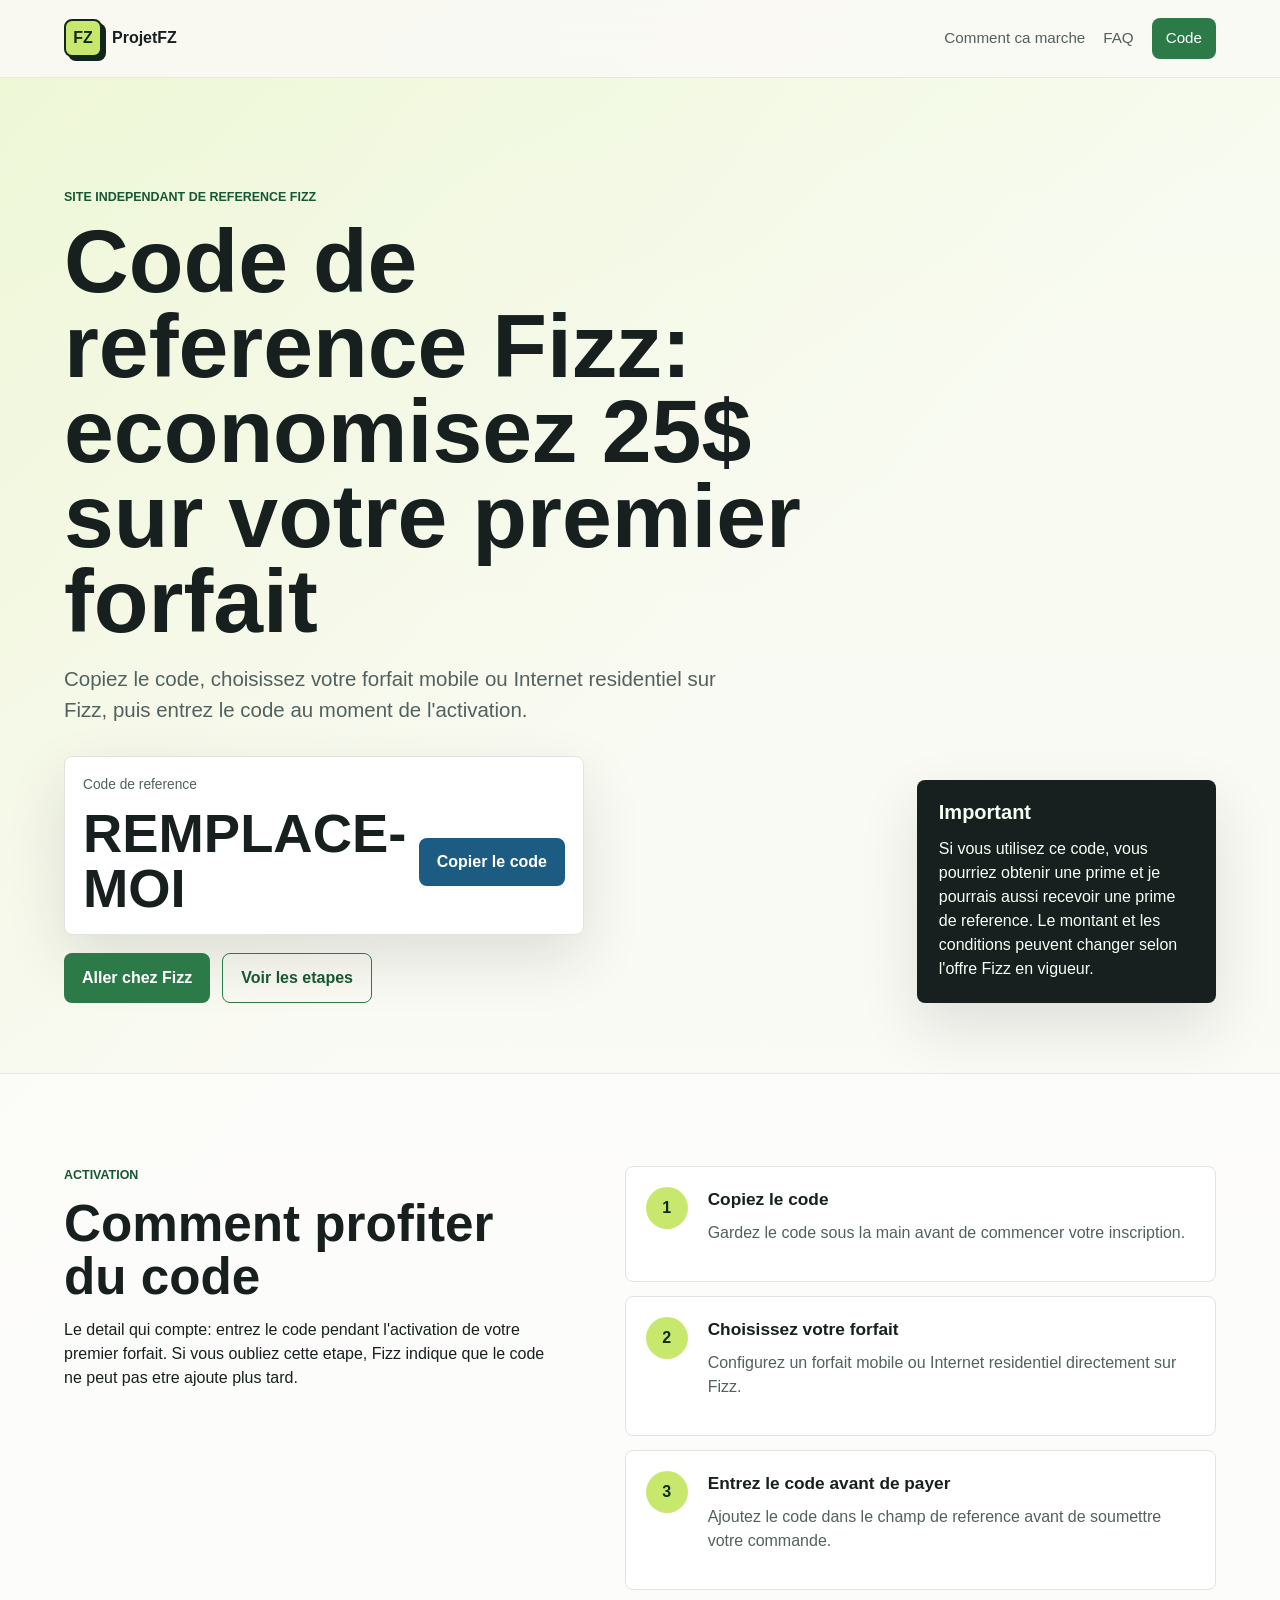
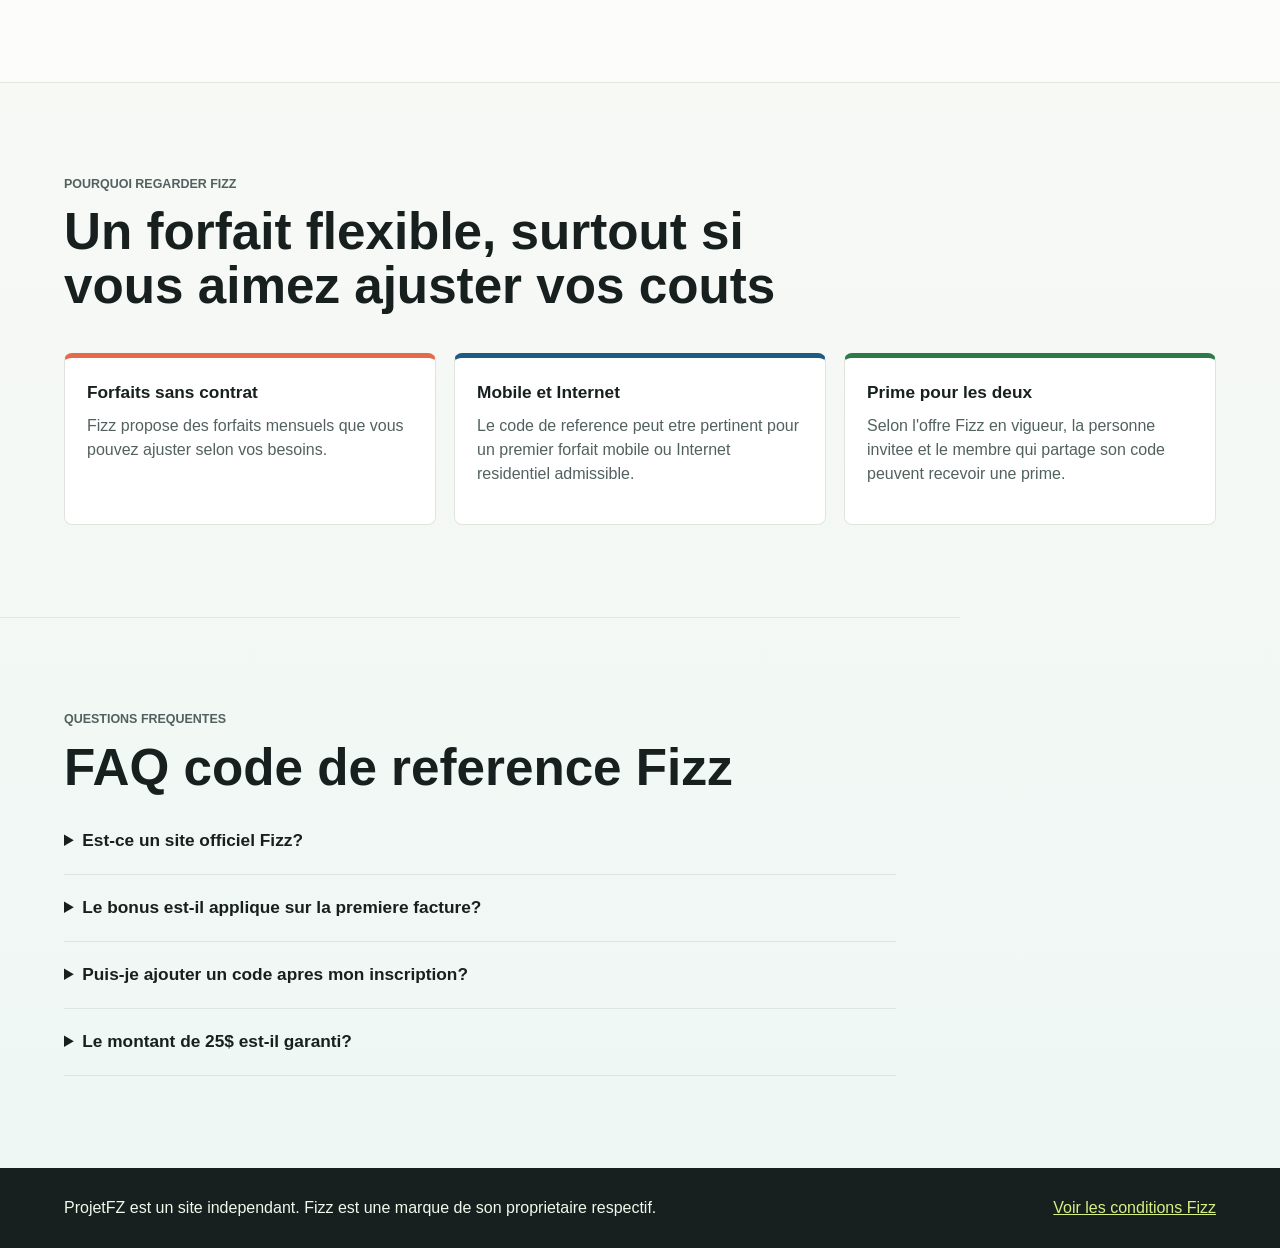
==== index.html @ c4a812e1 "Add files via upload" ====
<!doctype html>
<html lang="fr-CA">
  <head>
    <meta charset="utf-8">
    <meta name="viewport" content="width=device-width, initial-scale=1">
    <title>Code de reference Fizz 25$ | ProjetFZ</title>
    <meta name="description" content="Utilisez un code de reference Fizz pour economiser 25$ sur un premier forfait mobile ou Internet, selon les conditions Fizz en vigueur.">
    <link rel="canonical" href="https://example.com/">
    <link rel="stylesheet" href="styles.css">
    <meta property="og:title" content="Code de reference Fizz 25$">
    <meta property="og:description" content="Copiez le code, choisissez votre forfait Fizz et entrez le code au moment de l'activation.">
    <meta property="og:type" content="website">
    <meta property="og:url" content="https://example.com/">
    <script type="application/ld+json">
      {
        "@context": "https://schema.org",
        "@type": "FAQPage",
        "mainEntity": [
          {
            "@type": "Question",
            "name": "Comment utiliser un code de reference Fizz?",
            "acceptedAnswer": {
              "@type": "Answer",
              "text": "Copiez le code, creez votre premier forfait Fizz mobile ou Internet, puis entrez le code dans le champ prevu avant de soumettre la commande."
            }
          },
          {
            "@type": "Question",
            "name": "Quand la prime de reference Fizz est-elle appliquee?",
            "acceptedAnswer": {
              "@type": "Answer",
              "text": "Selon les conditions Fizz, la prime est appliquee lorsque le nouveau membre a cumule deux mois de service, a condition que les forfaits admissibles soient actifs."
            }
          }
        ]
      }
    </script>
  </head>
  <body>
    <header class="site-header">
      <a class="brand" href="#top" aria-label="ProjetFZ accueil">
        <span class="brand-mark">FZ</span>
        <span>ProjetFZ</span>
      </a>
      <nav class="nav" aria-label="Navigation principale">
        <a href="#comment">Comment ca marche</a>
        <a href="#faq">FAQ</a>
        <a class="nav-cta" href="#code">Code</a>
      </nav>
    </header>

    <main id="top">
      <section class="hero" aria-labelledby="hero-title">
        <div class="hero-content">
          <p class="eyebrow">Site independant de reference Fizz</p>
          <h1 id="hero-title">Code de reference Fizz: economisez 25$ sur votre premier forfait</h1>
          <p class="hero-copy">
            Copiez le code, choisissez votre forfait mobile ou Internet residentiel sur Fizz, puis entrez le code au moment de l'activation.
          </p>

          <div id="code" class="code-panel" aria-label="Code de reference">
            <span class="code-label">Code de reference</span>
            <strong class="referral-code" data-referral-code>REMPLACE-MOI</strong>
            <button class="copy-button" type="button" data-copy-code>Copier le code</button>
          </div>

          <div class="hero-actions" aria-label="Actions principales">
            <a class="primary-button" data-fizz-link href="https://fizz.ca/fr/inviter-des-amis" rel="nofollow sponsored noopener noreferrer" target="_blank">Aller chez Fizz</a>
            <a class="secondary-button" href="#comment">Voir les etapes</a>
          </div>
        </div>

        <aside class="hero-note" aria-label="Note de transparence">
          <h2>Important</h2>
          <p>
            Si vous utilisez ce code, vous pourriez obtenir une prime et je pourrais aussi recevoir une prime de reference. Le montant et les conditions peuvent changer selon l'offre Fizz en vigueur.
          </p>
        </aside>
      </section>

      <section id="comment" class="section split-section" aria-labelledby="steps-title">
        <div>
          <p class="eyebrow">Activation</p>
          <h2 id="steps-title">Comment profiter du code</h2>
          <p>
            Le detail qui compte: entrez le code pendant l'activation de votre premier forfait. Si vous oubliez cette etape, Fizz indique que le code ne peut pas etre ajoute plus tard.
          </p>
        </div>
        <ol class="steps">
          <li>
            <span>1</span>
            <div>
              <h3>Copiez le code</h3>
              <p>Gardez le code sous la main avant de commencer votre inscription.</p>
            </div>
          </li>
          <li>
            <span>2</span>
            <div>
              <h3>Choisissez votre forfait</h3>
              <p>Configurez un forfait mobile ou Internet residentiel directement sur Fizz.</p>
            </div>
          </li>
          <li>
            <span>3</span>
            <div>
              <h3>Entrez le code avant de payer</h3>
              <p>Ajoutez le code dans le champ de reference avant de soumettre votre commande.</p>
            </div>
          </li>
        </ol>
      </section>

      <section class="section value-grid" aria-labelledby="why-title">
        <div class="section-heading">
          <p class="eyebrow">Pourquoi regarder Fizz</p>
          <h2 id="why-title">Un forfait flexible, surtout si vous aimez ajuster vos couts</h2>
        </div>
        <article>
          <h3>Forfaits sans contrat</h3>
          <p>Fizz propose des forfaits mensuels que vous pouvez ajuster selon vos besoins.</p>
        </article>
        <article>
          <h3>Mobile et Internet</h3>
          <p>Le code de reference peut etre pertinent pour un premier forfait mobile ou Internet residentiel admissible.</p>
        </article>
        <article>
          <h3>Prime pour les deux</h3>
          <p>Selon l'offre Fizz en vigueur, la personne invitee et le membre qui partage son code peuvent recevoir une prime.</p>
        </article>
      </section>

      <section id="faq" class="section faq" aria-labelledby="faq-title">
        <p class="eyebrow">Questions frequentes</p>
        <h2 id="faq-title">FAQ code de reference Fizz</h2>
        <details>
          <summary>Est-ce un site officiel Fizz?</summary>
          <p>Non. ProjetFZ est un site independant qui partage un code de reference Fizz.</p>
        </details>
        <details>
          <summary>Le bonus est-il applique sur la premiere facture?</summary>
          <p>Fizz indique que la prime est generalement appliquee apres que le nouveau membre a cumule deux mois de service admissible.</p>
        </details>
        <details>
          <summary>Puis-je ajouter un code apres mon inscription?</summary>
          <p>Fizz indique que le code doit etre entre lors de l'activation du premier forfait; il ne peut generalement pas etre ajoute retroactivement.</p>
        </details>
        <details>
          <summary>Le montant de 25$ est-il garanti?</summary>
          <p>Le montant peut changer sans preavis selon les conditions Fizz. Verifiez toujours l'offre affichee par Fizz avant de finaliser l'abonnement.</p>
        </details>
      </section>
    </main>

    <footer class="site-footer">
      <p>ProjetFZ est un site independant. Fizz est une marque de son proprietaire respectif.</p>
      <a href="https://fizz.ca/fr/inviter-des-amis" rel="nofollow sponsored noopener noreferrer" target="_blank">Voir les conditions Fizz</a>
    </footer>

    <script src="script.js"></script>
  </body>
</html>
---- styles.css ----
:root {
  --ink: #17201f;
  --muted: #52615f;
  --paper: #fbfaf6;
  --surface: #ffffff;
  --line: #dfe5de;
  --green: #2c7a48;
  --green-dark: #195733;
  --lime: #c8e86d;
  --blue: #1d5c82;
  --coral: #e8694a;
  --shadow: 0 24px 60px rgba(23, 32, 31, 0.12);
}

* {
  box-sizing: border-box;
}

html {
  scroll-behavior: smooth;
}

body {
  margin: 0;
  color: var(--ink);
  background:
    linear-gradient(135deg, rgba(200, 232, 109, 0.2), transparent 34%),
    linear-gradient(180deg, #f7fbef 0%, var(--paper) 42%, #eef7f4 100%);
  font-family: "Aptos", "Segoe UI", sans-serif;
  line-height: 1.5;
}

a {
  color: inherit;
}

.site-header {
  position: sticky;
  top: 0;
  z-index: 10;
  display: flex;
  align-items: center;
  justify-content: space-between;
  gap: 24px;
  padding: 18px clamp(18px, 5vw, 72px);
  background: rgba(251, 250, 246, 0.86);
  border-bottom: 1px solid rgba(223, 229, 222, 0.76);
  backdrop-filter: blur(18px);
}

.brand,
.nav {
  display: flex;
  align-items: center;
}

.brand {
  gap: 10px;
  font-weight: 800;
  text-decoration: none;
}

.brand-mark {
  display: grid;
  width: 38px;
  height: 38px;
  place-items: center;
  color: #0f2a1a;
  background: var(--lime);
  border: 2px solid #12271b;
  border-radius: 8px;
  box-shadow: 4px 4px 0 #12271b;
}

.nav {
  gap: 18px;
  color: var(--muted);
  font-size: 0.95rem;
}

.nav a {
  text-decoration: none;
}

.nav-cta {
  padding: 9px 14px;
  color: #fff;
  background: var(--green);
  border-radius: 8px;
}

.hero {
  display: grid;
  grid-template-columns: minmax(0, 1.45fr) minmax(260px, 0.55fr);
  gap: clamp(28px, 5vw, 70px);
  align-items: end;
  min-height: calc(100vh - 76px);
  padding: clamp(56px, 9vw, 110px) clamp(18px, 5vw, 72px) clamp(36px, 6vw, 70px);
}

.hero-content {
  max-width: 850px;
}

.eyebrow {
  margin: 0 0 12px;
  color: var(--green-dark);
  font-size: 0.78rem;
  font-weight: 800;
  letter-spacing: 0;
  text-transform: uppercase;
}

h1,
h2,
h3,
p {
  margin-top: 0;
}

h1 {
  max-width: 760px;
  margin-bottom: 20px;
  font-size: clamp(2.55rem, 7vw, 5.85rem);
  line-height: 0.95;
  letter-spacing: 0;
}

h2 {
  margin-bottom: 14px;
  font-size: clamp(1.85rem, 4vw, 3.2rem);
  line-height: 1.05;
  letter-spacing: 0;
}

h3 {
  margin-bottom: 8px;
  font-size: 1.08rem;
}

.hero-copy {
  max-width: 660px;
  color: var(--muted);
  font-size: clamp(1.08rem, 2vw, 1.28rem);
}

.code-panel {
  display: grid;
  grid-template-columns: 1fr auto;
  gap: 12px;
  align-items: center;
  max-width: 520px;
  margin: 30px 0 18px;
  padding: 18px;
  background: var(--surface);
  border: 1px solid var(--line);
  border-radius: 8px;
  box-shadow: var(--shadow);
}

.code-label {
  grid-column: 1 / -1;
  color: var(--muted);
  font-size: 0.86rem;
}

.referral-code {
  min-width: 0;
  overflow-wrap: anywhere;
  font-size: clamp(2rem, 6vw, 3.4rem);
  line-height: 1;
  letter-spacing: 0;
}

button,
.primary-button,
.secondary-button {
  display: inline-flex;
  min-height: 46px;
  align-items: center;
  justify-content: center;
  padding: 12px 18px;
  border-radius: 8px;
  font: inherit;
  font-weight: 800;
  text-decoration: none;
  cursor: pointer;
}

.copy-button {
  color: #fff;
  background: var(--blue);
  border: 0;
}

.copy-button[data-copied="true"] {
  background: var(--green);
}

.hero-actions {
  display: flex;
  flex-wrap: wrap;
  gap: 12px;
}

.primary-button {
  color: #fff;
  background: var(--green);
}

.secondary-button {
  color: var(--green-dark);
  background: transparent;
  border: 1px solid var(--green);
}

.hero-note {
  padding: 22px;
  background: #17201f;
  color: #f8fff4;
  border-radius: 8px;
  box-shadow: var(--shadow);
}

.hero-note h2 {
  font-size: 1.25rem;
}

.hero-note p,
.site-footer p {
  margin-bottom: 0;
}

.section {
  padding: clamp(52px, 8vw, 92px) clamp(18px, 5vw, 72px);
  border-top: 1px solid rgba(223, 229, 222, 0.8);
}

.split-section {
  display: grid;
  grid-template-columns: minmax(0, 0.9fr) minmax(280px, 1.1fr);
  gap: clamp(28px, 6vw, 82px);
  background: rgba(255, 255, 255, 0.55);
}

.split-section > div:first-child {
  max-width: 520px;
}

.steps {
  display: grid;
  gap: 14px;
  margin: 0;
  padding: 0;
  list-style: none;
}

.steps li {
  display: grid;
  grid-template-columns: 46px 1fr;
  gap: 16px;
  padding: 20px;
  background: var(--surface);
  border: 1px solid var(--line);
  border-radius: 8px;
}

.steps span {
  display: grid;
  width: 42px;
  height: 42px;
  place-items: center;
  color: #0f2a1a;
  font-weight: 900;
  background: var(--lime);
  border-radius: 50%;
}

.steps p,
.value-grid p,
.faq p {
  color: var(--muted);
}

.value-grid {
  display: grid;
  grid-template-columns: repeat(3, minmax(0, 1fr));
  gap: 18px;
}

.section-heading {
  grid-column: 1 / -1;
  max-width: 720px;
  margin-bottom: 8px;
}

.value-grid article {
  padding: 22px;
  background: var(--surface);
  border: 1px solid var(--line);
  border-radius: 8px;
}

.value-grid article:nth-of-type(1) {
  border-top: 5px solid var(--coral);
}

.value-grid article:nth-of-type(2) {
  border-top: 5px solid var(--blue);
}

.value-grid article:nth-of-type(3) {
  border-top: 5px solid var(--green);
}

.faq {
  max-width: 960px;
}

details {
  padding: 20px 0;
  border-bottom: 1px solid var(--line);
}

summary {
  font-size: 1.08rem;
  font-weight: 800;
  cursor: pointer;
}

details p {
  max-width: 760px;
  margin: 12px 0 0;
}

.site-footer {
  display: flex;
  flex-wrap: wrap;
  justify-content: space-between;
  gap: 14px;
  padding: 28px clamp(18px, 5vw, 72px);
  color: #eff9ec;
  background: #17201f;
}

.site-footer a {
  color: #d6f084;
}

@media (max-width: 780px) {
  .site-header {
    align-items: flex-start;
    flex-direction: column;
  }

  .nav {
    width: 100%;
    justify-content: space-between;
    gap: 10px;
    font-size: 0.86rem;
  }

  .hero,
  .split-section,
  .value-grid {
    grid-template-columns: 1fr;
  }

  .hero {
    min-height: auto;
  }

  .code-panel {
    grid-template-columns: 1fr;
  }

  .copy-button {
    width: 100%;
  }
}
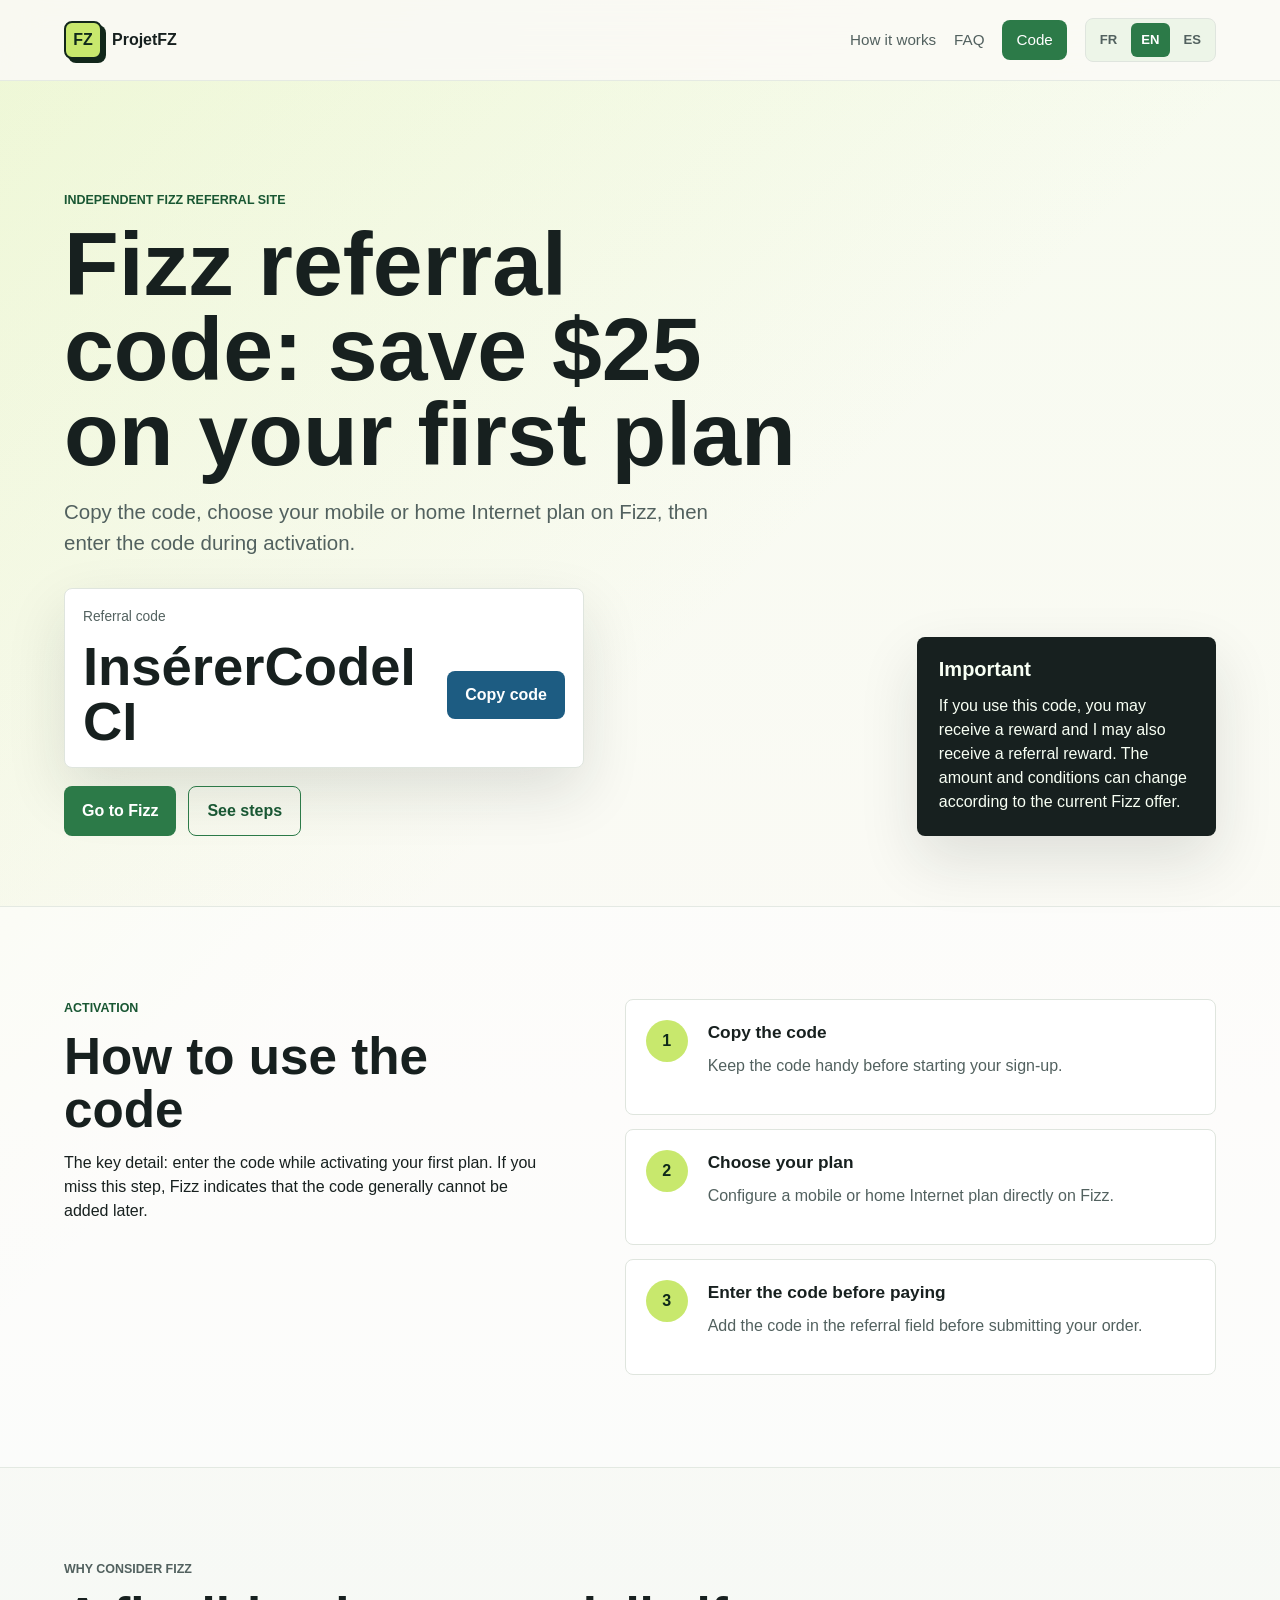
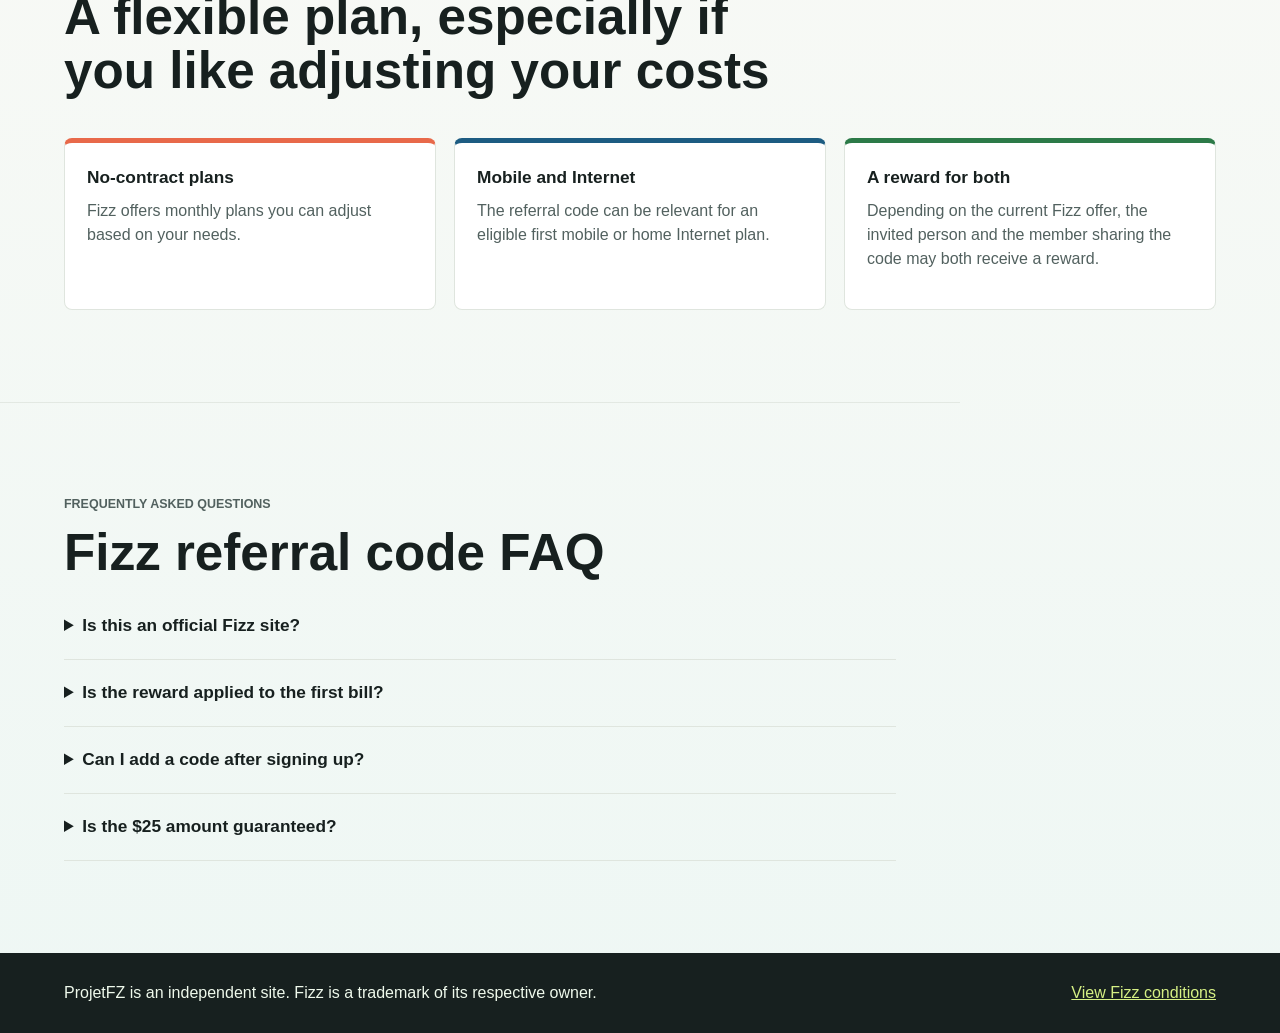
==== commit 68fa92e2: "Add files via upload" ====
--- a/index.html
+++ b/index.html
@@ -3,11 +3,11 @@
   <head>
     <meta charset="utf-8">
     <meta name="viewport" content="width=device-width, initial-scale=1">
-    <title>Code de reference Fizz 25$ | ProjetFZ</title>
-    <meta name="description" content="Utilisez un code de reference Fizz pour economiser 25$ sur un premier forfait mobile ou Internet, selon les conditions Fizz en vigueur.">
+    <title>Code de référence Fizz 25$ | ProjetFZ</title>
+    <meta name="description" content="Utilisez un code de référence Fizz pour économiser 25$ sur un premier forfait mobile ou Internet, selon les conditions Fizz en vigueur.">
     <link rel="canonical" href="https://example.com/">
     <link rel="stylesheet" href="styles.css">
-    <meta property="og:title" content="Code de reference Fizz 25$">
+    <meta property="og:title" content="Code de référence Fizz 25$">
     <meta property="og:description" content="Copiez le code, choisissez votre forfait Fizz et entrez le code au moment de l'activation.">
     <meta property="og:type" content="website">
     <meta property="og:url" content="https://example.com/">
@@ -18,18 +18,18 @@
         "mainEntity": [
           {
             "@type": "Question",
-            "name": "Comment utiliser un code de reference Fizz?",
+            "name": "Comment utiliser un code de référence Fizz?",
             "acceptedAnswer": {
               "@type": "Answer",
-              "text": "Copiez le code, creez votre premier forfait Fizz mobile ou Internet, puis entrez le code dans le champ prevu avant de soumettre la commande."
+              "text": "Copiez le code, créez votre premier forfait Fizz mobile ou Internet, puis entrez le code dans le champ prévu avant de soumettre la commande."
             }
           },
           {
             "@type": "Question",
-            "name": "Quand la prime de reference Fizz est-elle appliquee?",
+            "name": "Quand la prime de référence Fizz est-elle appliquée?",
             "acceptedAnswer": {
               "@type": "Answer",
-              "text": "Selon les conditions Fizz, la prime est appliquee lorsque le nouveau membre a cumule deux mois de service, a condition que les forfaits admissibles soient actifs."
+              "text": "Selon les conditions Fizz, la prime est appliquée lorsque le nouveau membre a cumulé deux mois de service, à condition que les forfaits admissibles soient actifs."
             }
           }
         ]
@@ -38,74 +38,81 @@
   </head>
   <body>
     <header class="site-header">
-      <a class="brand" href="#top" aria-label="ProjetFZ accueil">
+      <a class="brand" href="#top" aria-label="Accueil ProjetFZ" data-i18n-aria="brand.aria">
         <span class="brand-mark">FZ</span>
         <span>ProjetFZ</span>
       </a>
-      <nav class="nav" aria-label="Navigation principale">
-        <a href="#comment">Comment ca marche</a>
-        <a href="#faq">FAQ</a>
-        <a class="nav-cta" href="#code">Code</a>
-      </nav>
+      <div class="header-actions">
+        <nav class="nav" aria-label="Navigation principale" data-i18n-aria="nav.aria">
+          <a href="#comment" data-i18n="nav.how">Comment ça marche</a>
+          <a href="#faq" data-i18n="nav.faq">FAQ</a>
+          <a class="nav-cta" href="#code" data-i18n="nav.code">Code</a>
+        </nav>
+        <div class="language-switcher" role="group" aria-label="Choisir la langue" data-i18n-aria="language.aria">
+          <button class="language-button is-active" type="button" data-language-button="fr" aria-pressed="true">FR</button>
+          <button class="language-button" type="button" data-language-button="en" aria-pressed="false">EN</button>
+          <button class="language-button" type="button" data-language-button="es" aria-pressed="false">ES</button>
+        </div>
+      </div>
     </header>
 
     <main id="top">
       <section class="hero" aria-labelledby="hero-title">
         <div class="hero-content">
-          <p class="eyebrow">Site independant de reference Fizz</p>
-          <h1 id="hero-title">Code de reference Fizz: economisez 25$ sur votre premier forfait</h1>
-          <p class="hero-copy">
-            Copiez le code, choisissez votre forfait mobile ou Internet residentiel sur Fizz, puis entrez le code au moment de l'activation.
+          <p class="eyebrow" data-i18n="hero.eyebrow">Site indépendant de référence Fizz</p>
+          <h1 id="hero-title" data-i18n="hero.title">Code de référence Fizz: économisez 25$ sur votre premier forfait</h1>
+          <p class="hero-copy" data-i18n="hero.copy">
+            Copiez le code, choisissez votre forfait mobile ou Internet résidentiel sur Fizz, puis entrez le code au moment de l'activation.
           </p>
 
-          <div id="code" class="code-panel" aria-label="Code de reference">
-            <span class="code-label">Code de reference</span>
-            <strong class="referral-code" data-referral-code>REMPLACE-MOI</strong>
-            <button class="copy-button" type="button" data-copy-code>Copier le code</button>
+          <div id="code" class="code-panel" aria-label="Code de référence" data-i18n-aria="code.aria">
+            <span class="code-label" data-i18n="code.label">Code de référence</span>
+            <strong class="referral-code" data-referral-code>InsérerCodeICI</strong>
+            <button class="copy-button" type="button" data-copy-code data-i18n="code.copy">Copier le code</button>
           </div>
 
-          <div class="hero-actions" aria-label="Actions principales">
-            <a class="primary-button" data-fizz-link href="https://fizz.ca/fr/inviter-des-amis" rel="nofollow sponsored noopener noreferrer" target="_blank">Aller chez Fizz</a>
-            <a class="secondary-button" href="#comment">Voir les etapes</a>
+          <div class="hero-actions" aria-label="Actions principales" data-i18n-aria="actions.aria">
+            <a class="primary-button" data-fizz-link href="https://fizz.ca/fr/inviter-des-amis?referral=InsérerCodeICI" rel="nofollow sponsored noopener noreferrer" target="_blank" data-i18n="actions.primary">Aller chez Fizz</a>
+            <a class="secondary-button" href="#comment" data-i18n="actions.secondary">Voir les étapes</a>
           </div>
         </div>
 
-        <aside class="hero-note" aria-label="Note de transparence">
-          <h2>Important</h2>
-          <p>
-            Si vous utilisez ce code, vous pourriez obtenir une prime et je pourrais aussi recevoir une prime de reference. Le montant et les conditions peuvent changer selon l'offre Fizz en vigueur.
+        <aside class="hero-note" aria-label="Note de transparence" data-i18n-aria="note.aria">
+          <h2 data-i18n="note.title">Important</h2>
+          <p data-i18n="note.copy">
+            Si vous utilisez ce code, vous pourriez obtenir une prime et je pourrais aussi recevoir une prime de référence. Le montant et les conditions peuvent changer selon l'offre Fizz en vigueur.
           </p>
         </aside>
       </section>
 
       <section id="comment" class="section split-section" aria-labelledby="steps-title">
         <div>
-          <p class="eyebrow">Activation</p>
-          <h2 id="steps-title">Comment profiter du code</h2>
-          <p>
-            Le detail qui compte: entrez le code pendant l'activation de votre premier forfait. Si vous oubliez cette etape, Fizz indique que le code ne peut pas etre ajoute plus tard.
+          <p class="eyebrow" data-i18n="steps.eyebrow">Activation</p>
+          <h2 id="steps-title" data-i18n="steps.title">Comment profiter du code</h2>
+          <p data-i18n="steps.copy">
+            Le détail qui compte: entrez le code pendant l'activation de votre premier forfait. Si vous oubliez cette étape, Fizz indique que le code ne peut pas être ajouté plus tard.
           </p>
         </div>
         <ol class="steps">
           <li>
             <span>1</span>
             <div>
-              <h3>Copiez le code</h3>
-              <p>Gardez le code sous la main avant de commencer votre inscription.</p>
+              <h3 data-i18n="steps.one.title">Copiez le code</h3>
+              <p data-i18n="steps.one.copy">Gardez le code sous la main avant de commencer votre inscription.</p>
             </div>
           </li>
           <li>
             <span>2</span>
             <div>
-              <h3>Choisissez votre forfait</h3>
-              <p>Configurez un forfait mobile ou Internet residentiel directement sur Fizz.</p>
+              <h3 data-i18n="steps.two.title">Choisissez votre forfait</h3>
+              <p data-i18n="steps.two.copy">Configurez un forfait mobile ou Internet résidentiel directement sur Fizz.</p>
             </div>
           </li>
           <li>
             <span>3</span>
             <div>
-              <h3>Entrez le code avant de payer</h3>
-              <p>Ajoutez le code dans le champ de reference avant de soumettre votre commande.</p>
+              <h3 data-i18n="steps.three.title">Entrez le code avant de payer</h3>
+              <p data-i18n="steps.three.copy">Ajoutez le code dans le champ de référence avant de soumettre votre commande.</p>
             </div>
           </li>
         </ol>
@@ -113,48 +120,48 @@
 
       <section class="section value-grid" aria-labelledby="why-title">
         <div class="section-heading">
-          <p class="eyebrow">Pourquoi regarder Fizz</p>
-          <h2 id="why-title">Un forfait flexible, surtout si vous aimez ajuster vos couts</h2>
+          <p class="eyebrow" data-i18n="why.eyebrow">Pourquoi regarder Fizz</p>
+          <h2 id="why-title" data-i18n="why.title">Un forfait flexible, surtout si vous aimez ajuster vos coûts</h2>
         </div>
         <article>
-          <h3>Forfaits sans contrat</h3>
-          <p>Fizz propose des forfaits mensuels que vous pouvez ajuster selon vos besoins.</p>
+          <h3 data-i18n="why.cards.contract.title">Forfaits sans contrat</h3>
+          <p data-i18n="why.cards.contract.copy">Fizz propose des forfaits mensuels que vous pouvez ajuster selon vos besoins.</p>
         </article>
         <article>
-          <h3>Mobile et Internet</h3>
-          <p>Le code de reference peut etre pertinent pour un premier forfait mobile ou Internet residentiel admissible.</p>
+          <h3 data-i18n="why.cards.services.title">Mobile et Internet</h3>
+          <p data-i18n="why.cards.services.copy">Le code de référence peut être pertinent pour un premier forfait mobile ou Internet résidentiel admissible.</p>
         </article>
         <article>
-          <h3>Prime pour les deux</h3>
-          <p>Selon l'offre Fizz en vigueur, la personne invitee et le membre qui partage son code peuvent recevoir une prime.</p>
+          <h3 data-i18n="why.cards.bonus.title">Prime pour les deux</h3>
+          <p data-i18n="why.cards.bonus.copy">Selon l'offre Fizz en vigueur, la personne invitée et le membre qui partage son code peuvent recevoir une prime.</p>
         </article>
       </section>
 
       <section id="faq" class="section faq" aria-labelledby="faq-title">
-        <p class="eyebrow">Questions frequentes</p>
-        <h2 id="faq-title">FAQ code de reference Fizz</h2>
+        <p class="eyebrow" data-i18n="faq.eyebrow">Questions fréquentes</p>
+        <h2 id="faq-title" data-i18n="faq.title">FAQ code de référence Fizz</h2>
         <details>
-          <summary>Est-ce un site officiel Fizz?</summary>
-          <p>Non. ProjetFZ est un site independant qui partage un code de reference Fizz.</p>
+          <summary data-i18n="faq.official.question">Est-ce un site officiel Fizz?</summary>
+          <p data-i18n="faq.official.answer">Non. ProjetFZ est un site indépendant qui partage un code de référence Fizz.</p>
         </details>
         <details>
-          <summary>Le bonus est-il applique sur la premiere facture?</summary>
-          <p>Fizz indique que la prime est generalement appliquee apres que le nouveau membre a cumule deux mois de service admissible.</p>
+          <summary data-i18n="faq.invoice.question">Le bonus est-il appliqué sur la première facture?</summary>
+          <p data-i18n="faq.invoice.answer">Fizz indique que la prime est généralement appliquée après que le nouveau membre a cumulé deux mois de service admissible.</p>
         </details>
         <details>
-          <summary>Puis-je ajouter un code apres mon inscription?</summary>
-          <p>Fizz indique que le code doit etre entre lors de l'activation du premier forfait; il ne peut generalement pas etre ajoute retroactivement.</p>
+          <summary data-i18n="faq.late.question">Puis-je ajouter un code après mon inscription?</summary>
+          <p data-i18n="faq.late.answer">Fizz indique que le code doit être entré lors de l'activation du premier forfait; il ne peut généralement pas être ajouté rétroactivement.</p>
         </details>
         <details>
-          <summary>Le montant de 25$ est-il garanti?</summary>
-          <p>Le montant peut changer sans preavis selon les conditions Fizz. Verifiez toujours l'offre affichee par Fizz avant de finaliser l'abonnement.</p>
+          <summary data-i18n="faq.guarantee.question">Le montant de 25$ est-il garanti?</summary>
+          <p data-i18n="faq.guarantee.answer">Le montant peut changer sans préavis selon les conditions Fizz. Vérifiez toujours l'offre affichée par Fizz avant de finaliser l'abonnement.</p>
         </details>
       </section>
     </main>
 
     <footer class="site-footer">
-      <p>ProjetFZ est un site independant. Fizz est une marque de son proprietaire respectif.</p>
-      <a href="https://fizz.ca/fr/inviter-des-amis" rel="nofollow sponsored noopener noreferrer" target="_blank">Voir les conditions Fizz</a>
+      <p data-i18n="footer.copy">ProjetFZ est un site indépendant. Fizz est une marque de son propriétaire respectif.</p>
+      <a data-fizz-link href="https://fizz.ca/fr/inviter-des-amis?referral=InsérerCodeICI" rel="nofollow sponsored noopener noreferrer" target="_blank" data-i18n="footer.conditions">Voir les conditions Fizz</a>
     </footer>
 
     <script src="script.js"></script>
--- a/styles.css
+++ b/styles.css
@@ -49,7 +49,9 @@
 }
 
 .brand,
-.nav {
+.nav,
+.header-actions,
+.language-switcher {
   display: flex;
   align-items: center;
 }
@@ -78,6 +80,10 @@
   font-size: 0.95rem;
 }
 
+.header-actions {
+  gap: 18px;
+}
+
 .nav a {
   text-decoration: none;
 }
@@ -87,6 +93,30 @@
   color: #fff;
   background: var(--green);
   border-radius: 8px;
+}
+
+.language-switcher {
+  gap: 4px;
+  padding: 4px;
+  background: #edf5e8;
+  border: 1px solid var(--line);
+  border-radius: 8px;
+}
+
+.language-button {
+  min-height: 34px;
+  padding: 7px 10px;
+  color: var(--muted);
+  background: transparent;
+  border: 0;
+  border-radius: 6px;
+  font-size: 0.82rem;
+  font-weight: 900;
+}
+
+.language-button.is-active {
+  color: #fff;
+  background: var(--green);
 }
 
 .hero {
@@ -360,6 +390,16 @@
     font-size: 0.86rem;
   }
 
+  .header-actions {
+    width: 100%;
+    align-items: stretch;
+    flex-direction: column;
+  }
+
+  .language-switcher {
+    width: max-content;
+  }
+
   .hero,
   .split-section,
   .value-grid {
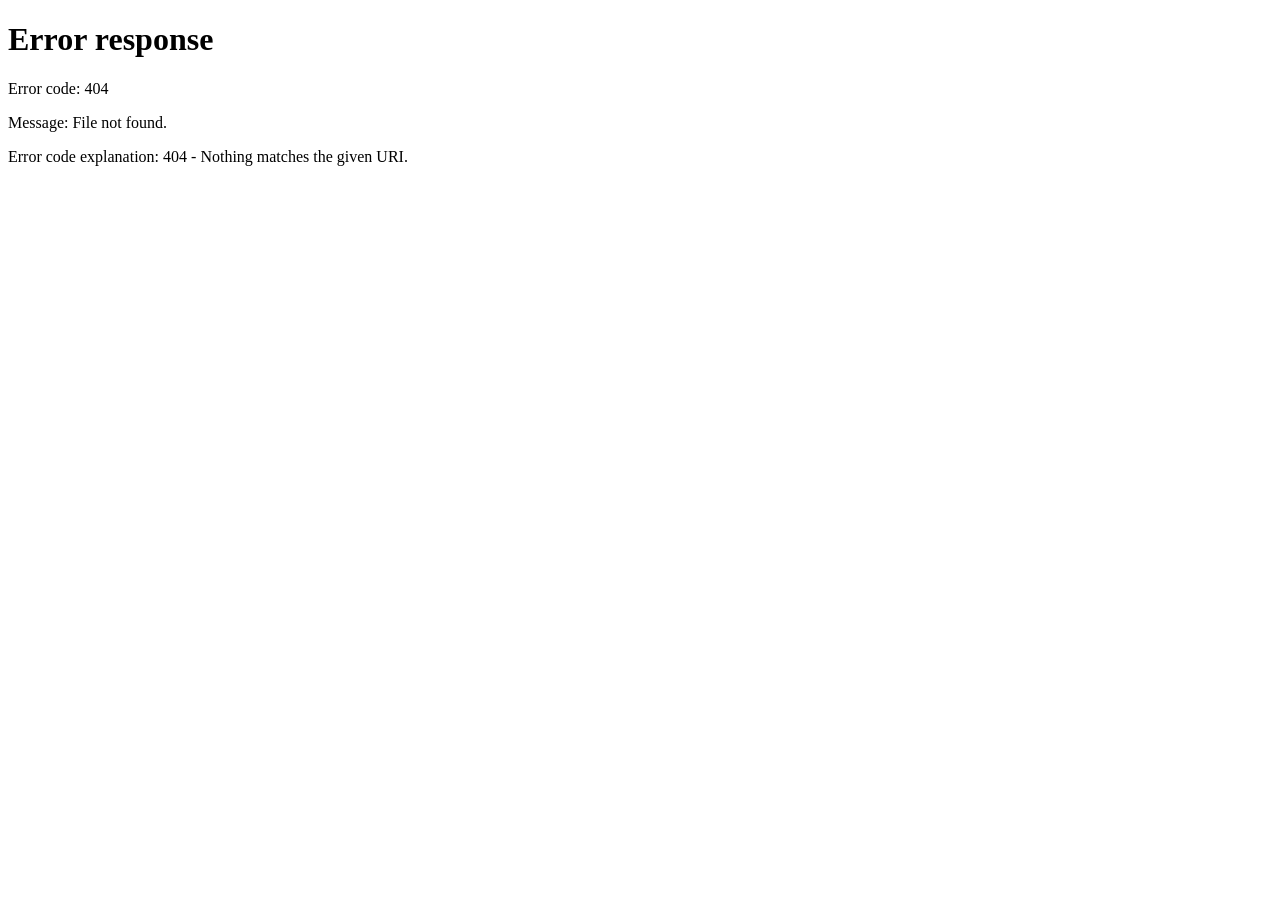
==== commit d42b9922: "Add files via upload" ====
--- a/index.html
+++ b/index.html
@@ -3,167 +3,96 @@
   <head>
     <meta charset="utf-8">
     <meta name="viewport" content="width=device-width, initial-scale=1">
-    <title>Code de référence Fizz 25$ | ProjetFZ</title>
-    <meta name="description" content="Utilisez un code de référence Fizz pour économiser 25$ sur un premier forfait mobile ou Internet, selon les conditions Fizz en vigueur.">
-    <link rel="canonical" href="https://example.com/">
-    <link rel="stylesheet" href="styles.css">
-    <meta property="og:title" content="Code de référence Fizz 25$">
-    <meta property="og:description" content="Copiez le code, choisissez votre forfait Fizz et entrez le code au moment de l'activation.">
-    <meta property="og:type" content="website">
-    <meta property="og:url" content="https://example.com/">
-    <script type="application/ld+json">
-      {
-        "@context": "https://schema.org",
-        "@type": "FAQPage",
-        "mainEntity": [
-          {
-            "@type": "Question",
-            "name": "Comment utiliser un code de référence Fizz?",
-            "acceptedAnswer": {
-              "@type": "Answer",
-              "text": "Copiez le code, créez votre premier forfait Fizz mobile ou Internet, puis entrez le code dans le champ prévu avant de soumettre la commande."
-            }
-          },
-          {
-            "@type": "Question",
-            "name": "Quand la prime de référence Fizz est-elle appliquée?",
-            "acceptedAnswer": {
-              "@type": "Answer",
-              "text": "Selon les conditions Fizz, la prime est appliquée lorsque le nouveau membre a cumulé deux mois de service, à condition que les forfaits admissibles soient actifs."
-            }
+    <title>ProjetFZ | Redirection</title>
+    <meta name="description" content="ProjetFZ vous redirige vers la version localisée du site.">
+    <link rel="canonical" href="https://celiboom.github.io/projetfz/fr/">
+    <link rel="alternate" hreflang="fr-CA" href="https://celiboom.github.io/projetfz/fr/">
+    <link rel="alternate" hreflang="en-US" href="https://celiboom.github.io/projetfz/en/">
+    <link rel="alternate" hreflang="es-ES" href="https://celiboom.github.io/projetfz/es/">
+    <link rel="alternate" hreflang="x-default" href="https://celiboom.github.io/projetfz/fr/">
+    <meta http-equiv="refresh" content="2; url=fr/">
+    <style>
+      body {
+        margin: 0;
+        min-height: 100vh;
+        display: grid;
+        place-items: center;
+        background: #fbfaf6;
+        color: #17201f;
+        font-family: "Aptos", "Segoe UI", sans-serif;
+      }
+
+      main {
+        max-width: 560px;
+        padding: 32px;
+      }
+
+      a {
+        color: #195733;
+        font-weight: 800;
+      }
+    </style>
+    <script>
+      const cultureMap = {
+        fr: "fr",
+        "fr-ca": "fr",
+        "fr-fr": "fr",
+        en: "en",
+        "en-ca": "en",
+        "en-us": "en",
+        "en-gb": "en",
+        es: "es",
+        "es-ca": "es",
+        "es-es": "es",
+        "es-mx": "es",
+        "es-us": "es"
+      };
+
+      function normalizeCulture(culture) {
+        if (!culture) {
+          return "";
+        }
+
+        const normalized = String(culture).trim().toLowerCase().replace(/_/g, "-");
+        const language = normalized.slice(0, 2);
+        return cultureMap[normalized] || cultureMap[language] || "";
+      }
+
+      function chooseLanguage() {
+        const requestedCulture = new URLSearchParams(window.location.search).get("culture");
+        const requestedLanguage = normalizeCulture(requestedCulture);
+
+        if (requestedLanguage) {
+          return requestedLanguage;
+        }
+
+        const browserCultures = navigator.languages && navigator.languages.length
+          ? navigator.languages
+          : [navigator.language];
+
+        for (let index = 0; index < browserCultures.length; index += 1) {
+          const browserLanguage = normalizeCulture(browserCultures[index]);
+
+          if (browserLanguage) {
+            return browserLanguage;
           }
-        ]
+        }
+
+        return "fr";
       }
+
+      window.location.replace(`${chooseLanguage()}/`);
     </script>
   </head>
   <body>
-    <header class="site-header">
-      <a class="brand" href="#top" aria-label="Accueil ProjetFZ" data-i18n-aria="brand.aria">
-        <span class="brand-mark">FZ</span>
-        <span>ProjetFZ</span>
-      </a>
-      <div class="header-actions">
-        <nav class="nav" aria-label="Navigation principale" data-i18n-aria="nav.aria">
-          <a href="#comment" data-i18n="nav.how">Comment ça marche</a>
-          <a href="#faq" data-i18n="nav.faq">FAQ</a>
-          <a class="nav-cta" href="#code" data-i18n="nav.code">Code</a>
-        </nav>
-        <div class="language-switcher" role="group" aria-label="Choisir la langue" data-i18n-aria="language.aria">
-          <button class="language-button is-active" type="button" data-language-button="fr" aria-pressed="true">FR</button>
-          <button class="language-button" type="button" data-language-button="en" aria-pressed="false">EN</button>
-          <button class="language-button" type="button" data-language-button="es" aria-pressed="false">ES</button>
-        </div>
-      </div>
-    </header>
-
-    <main id="top">
-      <section class="hero" aria-labelledby="hero-title">
-        <div class="hero-content">
-          <p class="eyebrow" data-i18n="hero.eyebrow">Site indépendant de référence Fizz</p>
-          <h1 id="hero-title" data-i18n="hero.title">Code de référence Fizz: économisez 25$ sur votre premier forfait</h1>
-          <p class="hero-copy" data-i18n="hero.copy">
-            Copiez le code, choisissez votre forfait mobile ou Internet résidentiel sur Fizz, puis entrez le code au moment de l'activation.
-          </p>
-
-          <div id="code" class="code-panel" aria-label="Code de référence" data-i18n-aria="code.aria">
-            <span class="code-label" data-i18n="code.label">Code de référence</span>
-            <strong class="referral-code" data-referral-code>InsérerCodeICI</strong>
-            <button class="copy-button" type="button" data-copy-code data-i18n="code.copy">Copier le code</button>
-          </div>
-
-          <div class="hero-actions" aria-label="Actions principales" data-i18n-aria="actions.aria">
-            <a class="primary-button" data-fizz-link href="https://fizz.ca/fr/inviter-des-amis?referral=InsérerCodeICI" rel="nofollow sponsored noopener noreferrer" target="_blank" data-i18n="actions.primary">Aller chez Fizz</a>
-            <a class="secondary-button" href="#comment" data-i18n="actions.secondary">Voir les étapes</a>
-          </div>
-        </div>
-
-        <aside class="hero-note" aria-label="Note de transparence" data-i18n-aria="note.aria">
-          <h2 data-i18n="note.title">Important</h2>
-          <p data-i18n="note.copy">
-            Si vous utilisez ce code, vous pourriez obtenir une prime et je pourrais aussi recevoir une prime de référence. Le montant et les conditions peuvent changer selon l'offre Fizz en vigueur.
-          </p>
-        </aside>
-      </section>
-
-      <section id="comment" class="section split-section" aria-labelledby="steps-title">
-        <div>
-          <p class="eyebrow" data-i18n="steps.eyebrow">Activation</p>
-          <h2 id="steps-title" data-i18n="steps.title">Comment profiter du code</h2>
-          <p data-i18n="steps.copy">
-            Le détail qui compte: entrez le code pendant l'activation de votre premier forfait. Si vous oubliez cette étape, Fizz indique que le code ne peut pas être ajouté plus tard.
-          </p>
-        </div>
-        <ol class="steps">
-          <li>
-            <span>1</span>
-            <div>
-              <h3 data-i18n="steps.one.title">Copiez le code</h3>
-              <p data-i18n="steps.one.copy">Gardez le code sous la main avant de commencer votre inscription.</p>
-            </div>
-          </li>
-          <li>
-            <span>2</span>
-            <div>
-              <h3 data-i18n="steps.two.title">Choisissez votre forfait</h3>
-              <p data-i18n="steps.two.copy">Configurez un forfait mobile ou Internet résidentiel directement sur Fizz.</p>
-            </div>
-          </li>
-          <li>
-            <span>3</span>
-            <div>
-              <h3 data-i18n="steps.three.title">Entrez le code avant de payer</h3>
-              <p data-i18n="steps.three.copy">Ajoutez le code dans le champ de référence avant de soumettre votre commande.</p>
-            </div>
-          </li>
-        </ol>
-      </section>
-
-      <section class="section value-grid" aria-labelledby="why-title">
-        <div class="section-heading">
-          <p class="eyebrow" data-i18n="why.eyebrow">Pourquoi regarder Fizz</p>
-          <h2 id="why-title" data-i18n="why.title">Un forfait flexible, surtout si vous aimez ajuster vos coûts</h2>
-        </div>
-        <article>
-          <h3 data-i18n="why.cards.contract.title">Forfaits sans contrat</h3>
-          <p data-i18n="why.cards.contract.copy">Fizz propose des forfaits mensuels que vous pouvez ajuster selon vos besoins.</p>
-        </article>
-        <article>
-          <h3 data-i18n="why.cards.services.title">Mobile et Internet</h3>
-          <p data-i18n="why.cards.services.copy">Le code de référence peut être pertinent pour un premier forfait mobile ou Internet résidentiel admissible.</p>
-        </article>
-        <article>
-          <h3 data-i18n="why.cards.bonus.title">Prime pour les deux</h3>
-          <p data-i18n="why.cards.bonus.copy">Selon l'offre Fizz en vigueur, la personne invitée et le membre qui partage son code peuvent recevoir une prime.</p>
-        </article>
-      </section>
-
-      <section id="faq" class="section faq" aria-labelledby="faq-title">
-        <p class="eyebrow" data-i18n="faq.eyebrow">Questions fréquentes</p>
-        <h2 id="faq-title" data-i18n="faq.title">FAQ code de référence Fizz</h2>
-        <details>
-          <summary data-i18n="faq.official.question">Est-ce un site officiel Fizz?</summary>
-          <p data-i18n="faq.official.answer">Non. ProjetFZ est un site indépendant qui partage un code de référence Fizz.</p>
-        </details>
-        <details>
-          <summary data-i18n="faq.invoice.question">Le bonus est-il appliqué sur la première facture?</summary>
-          <p data-i18n="faq.invoice.answer">Fizz indique que la prime est généralement appliquée après que le nouveau membre a cumulé deux mois de service admissible.</p>
-        </details>
-        <details>
-          <summary data-i18n="faq.late.question">Puis-je ajouter un code après mon inscription?</summary>
-          <p data-i18n="faq.late.answer">Fizz indique que le code doit être entré lors de l'activation du premier forfait; il ne peut généralement pas être ajouté rétroactivement.</p>
-        </details>
-        <details>
-          <summary data-i18n="faq.guarantee.question">Le montant de 25$ est-il garanti?</summary>
-          <p data-i18n="faq.guarantee.answer">Le montant peut changer sans préavis selon les conditions Fizz. Vérifiez toujours l'offre affichée par Fizz avant de finaliser l'abonnement.</p>
-        </details>
-      </section>
+    <main>
+      <h1>ProjetFZ</h1>
+      <p>Redirection vers la bonne langue...</p>
+      <p>
+        <a href="fr/">Français</a> |
+        <a href="en/">English</a> |
+        <a href="es/">Español</a>
+      </p>
     </main>
-
-    <footer class="site-footer">
-      <p data-i18n="footer.copy">ProjetFZ est un site indépendant. Fizz est une marque de son propriétaire respectif.</p>
-      <a data-fizz-link href="https://fizz.ca/fr/inviter-des-amis?referral=InsérerCodeICI" rel="nofollow sponsored noopener noreferrer" target="_blank" data-i18n="footer.conditions">Voir les conditions Fizz</a>
-    </footer>
-
-    <script src="script.js"></script>
   </body>
 </html>
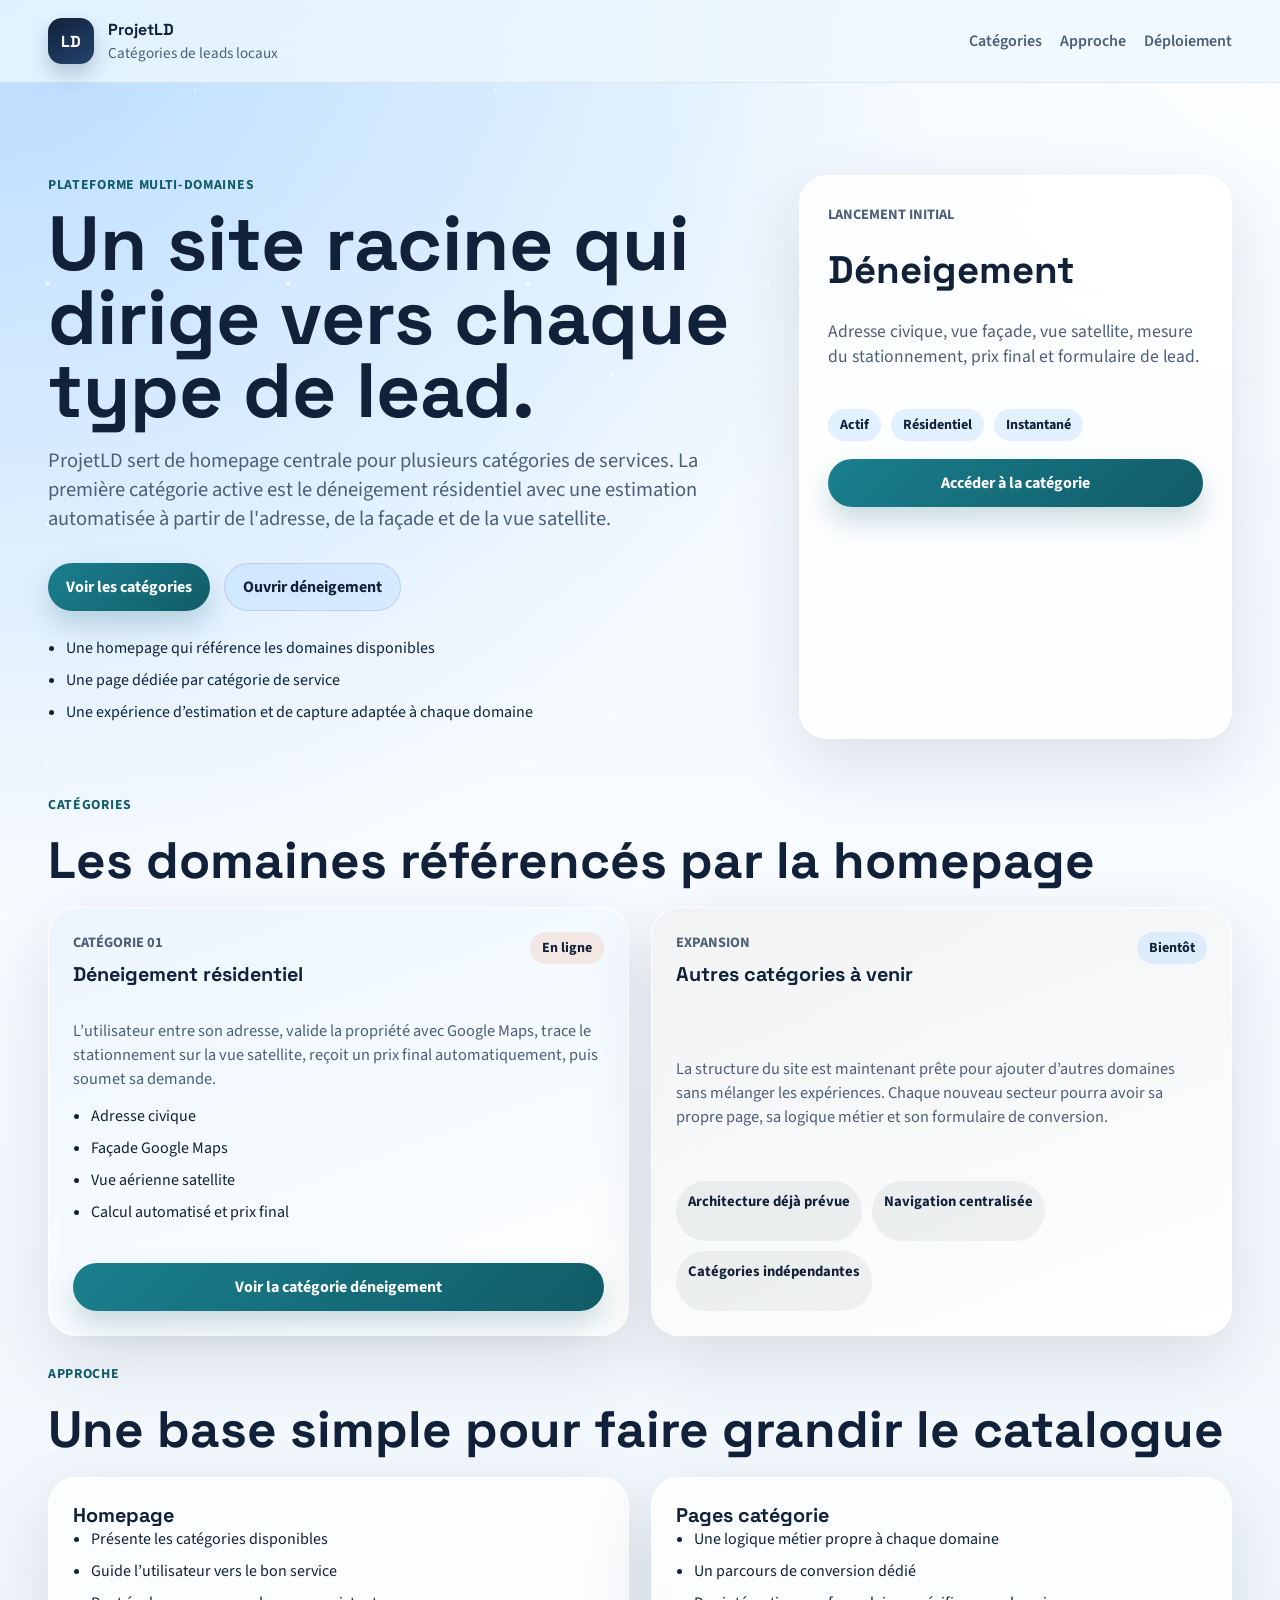
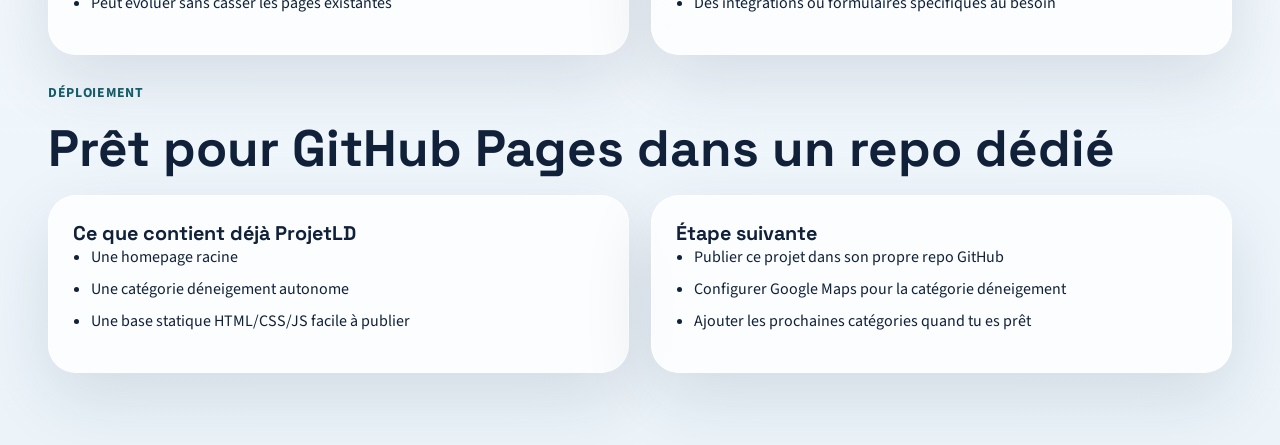
==== commit 55901242: "Add files via upload" ====
--- a/index.html
+++ b/index.html
@@ -3,96 +3,186 @@
   <head>
     <meta charset="utf-8">
     <meta name="viewport" content="width=device-width, initial-scale=1">
-    <title>ProjetFZ | Redirection</title>
-    <meta name="description" content="ProjetFZ vous redirige vers la version localisée du site.">
-    <link rel="canonical" href="https://celiboom.github.io/projetfz/fr/">
-    <link rel="alternate" hreflang="fr-CA" href="https://celiboom.github.io/projetfz/fr/">
-    <link rel="alternate" hreflang="en-US" href="https://celiboom.github.io/projetfz/en/">
-    <link rel="alternate" hreflang="es-ES" href="https://celiboom.github.io/projetfz/es/">
-    <link rel="alternate" hreflang="x-default" href="https://celiboom.github.io/projetfz/fr/">
-    <meta http-equiv="refresh" content="2; url=fr/">
-    <style>
-      body {
-        margin: 0;
-        min-height: 100vh;
-        display: grid;
-        place-items: center;
-        background: #fbfaf6;
-        color: #17201f;
-        font-family: "Aptos", "Segoe UI", sans-serif;
-      }
-
-      main {
-        max-width: 560px;
-        padding: 32px;
-      }
-
-      a {
-        color: #195733;
-        font-weight: 800;
-      }
-    </style>
-    <script>
-      const cultureMap = {
-        fr: "fr",
-        "fr-ca": "fr",
-        "fr-fr": "fr",
-        en: "en",
-        "en-ca": "en",
-        "en-us": "en",
-        "en-gb": "en",
-        es: "es",
-        "es-ca": "es",
-        "es-es": "es",
-        "es-mx": "es",
-        "es-us": "es"
-      };
-
-      function normalizeCulture(culture) {
-        if (!culture) {
-          return "";
-        }
-
-        const normalized = String(culture).trim().toLowerCase().replace(/_/g, "-");
-        const language = normalized.slice(0, 2);
-        return cultureMap[normalized] || cultureMap[language] || "";
-      }
-
-      function chooseLanguage() {
-        const requestedCulture = new URLSearchParams(window.location.search).get("culture");
-        const requestedLanguage = normalizeCulture(requestedCulture);
-
-        if (requestedLanguage) {
-          return requestedLanguage;
-        }
-
-        const browserCultures = navigator.languages && navigator.languages.length
-          ? navigator.languages
-          : [navigator.language];
-
-        for (let index = 0; index < browserCultures.length; index += 1) {
-          const browserLanguage = normalizeCulture(browserCultures[index]);
-
-          if (browserLanguage) {
-            return browserLanguage;
-          }
-        }
-
-        return "fr";
-      }
-
-      window.location.replace(`${chooseLanguage()}/`);
-    </script>
+    <title>ProjetLD | Répertoire de catégories de leads</title>
+    <meta
+      name="description"
+      content="ProjetLD regroupe des catégories de génération de leads locales. Le premier domaine actif est le déneigement résidentiel avec estimation automatisée."
+    >
+    <link rel="preconnect" href="https://fonts.googleapis.com">
+    <link rel="preconnect" href="https://fonts.gstatic.com" crossorigin>
+    <link
+      href="https://fonts.googleapis.com/css2?family=Space+Grotesk:wght@500;700&family=Source+Sans+3:wght@400;600;700&display=swap"
+      rel="stylesheet"
+    >
+    <link rel="stylesheet" href="styles.css">
   </head>
   <body>
-    <main>
-      <h1>ProjetFZ</h1>
-      <p>Redirection vers la bonne langue...</p>
-      <p>
-        <a href="fr/">Français</a> |
-        <a href="en/">English</a> |
-        <a href="es/">Español</a>
-      </p>
-    </main>
+    <div class="page-shell">
+      <header class="site-header">
+        <a class="brand" href="#top">
+          <span class="brand-mark">LD</span>
+          <span class="brand-copy">
+            <strong>ProjetLD</strong>
+            <span>Catégories de leads locaux</span>
+          </span>
+        </a>
+
+        <nav class="top-nav" aria-label="Navigation principale">
+          <a href="#categories">Catégories</a>
+          <a href="#approche">Approche</a>
+          <a href="#livraison">Déploiement</a>
+        </nav>
+      </header>
+
+      <main id="top">
+        <section class="hero directory-hero">
+          <div class="hero-copy">
+            <p class="eyebrow">Plateforme multi-domaines</p>
+            <h1>Un site racine qui dirige vers chaque type de lead.</h1>
+            <p class="hero-text">
+              ProjetLD sert de homepage centrale pour plusieurs catégories de services. La première
+              catégorie active est le déneigement résidentiel avec une estimation automatisée à partir
+              de l'adresse, de la façade et de la vue satellite.
+            </p>
+
+            <div class="hero-actions">
+              <a class="primary-button" href="#categories">Voir les catégories</a>
+              <a class="secondary-button" href="deneigement/">Ouvrir déneigement</a>
+            </div>
+
+            <ul class="hero-points">
+              <li>Une homepage qui référence les domaines disponibles</li>
+              <li>Une page dédiée par catégorie de service</li>
+              <li>Une expérience d’estimation et de capture adaptée à chaque domaine</li>
+            </ul>
+          </div>
+
+          <aside class="hero-card directory-card">
+            <p class="card-label">Lancement initial</p>
+            <h2 class="directory-card-title">Déneigement</h2>
+            <p class="hero-card-copy">
+              Adresse civique, vue façade, vue satellite, mesure du stationnement, prix final et formulaire de lead.
+            </p>
+
+            <div class="tag-row">
+              <span class="pill">Actif</span>
+              <span class="pill">Résidentiel</span>
+              <span class="pill">Instantané</span>
+            </div>
+
+            <a class="primary-button full-width" href="deneigement/">Accéder à la catégorie</a>
+          </aside>
+        </section>
+
+        <section class="directory-section" id="categories">
+          <div class="section-heading">
+            <p class="eyebrow">Catégories</p>
+            <h2>Les domaines référencés par la homepage</h2>
+          </div>
+
+          <div class="category-grid">
+            <article class="panel category-card is-featured">
+              <div class="panel-head">
+                <div>
+                  <p class="card-label">Catégorie 01</p>
+                  <h3>Déneigement résidentiel</h3>
+                </div>
+                <span class="pill accent-pill">En ligne</span>
+              </div>
+
+              <p class="category-copy">
+                L’utilisateur entre son adresse, valide la propriété avec Google Maps, trace le stationnement
+                sur la vue satellite, reçoit un prix final automatiquement, puis soumet sa demande.
+              </p>
+
+              <ul class="check-list">
+                <li>Adresse civique</li>
+                <li>Façade Google Maps</li>
+                <li>Vue aérienne satellite</li>
+                <li>Calcul automatisé et prix final</li>
+              </ul>
+
+              <a class="primary-button" href="deneigement/">Voir la catégorie déneigement</a>
+            </article>
+
+            <article class="panel category-card coming-soon-card">
+              <div class="panel-head">
+                <div>
+                  <p class="card-label">Expansion</p>
+                  <h3>Autres catégories à venir</h3>
+                </div>
+                <span class="pill">Bientôt</span>
+              </div>
+
+              <p class="category-copy">
+                La structure du site est maintenant prête pour ajouter d’autres domaines sans mélanger
+                les expériences. Chaque nouveau secteur pourra avoir sa propre page, sa logique métier
+                et son formulaire de conversion.
+              </p>
+
+              <div class="coming-soon-list">
+                <span>Architecture déjà prévue</span>
+                <span>Navigation centralisée</span>
+                <span>Catégories indépendantes</span>
+              </div>
+            </article>
+          </div>
+        </section>
+
+        <section class="directory-section" id="approche">
+          <div class="section-heading">
+            <p class="eyebrow">Approche</p>
+            <h2>Une base simple pour faire grandir le catalogue</h2>
+          </div>
+
+          <div class="delivery-grid">
+            <article class="panel">
+              <h3>Homepage</h3>
+              <ul class="check-list">
+                <li>Présente les catégories disponibles</li>
+                <li>Guide l’utilisateur vers le bon service</li>
+                <li>Peut évoluer sans casser les pages existantes</li>
+              </ul>
+            </article>
+
+            <article class="panel">
+              <h3>Pages catégorie</h3>
+              <ul class="check-list">
+                <li>Une logique métier propre à chaque domaine</li>
+                <li>Un parcours de conversion dédié</li>
+                <li>Des intégrations ou formulaires spécifiques au besoin</li>
+              </ul>
+            </article>
+          </div>
+        </section>
+
+        <section class="delivery-section" id="livraison">
+          <div class="section-heading">
+            <p class="eyebrow">Déploiement</p>
+            <h2>Prêt pour GitHub Pages dans un repo dédié</h2>
+          </div>
+
+          <div class="delivery-grid">
+            <article class="panel">
+              <h3>Ce que contient déjà ProjetLD</h3>
+              <ul class="check-list">
+                <li>Une homepage racine</li>
+                <li>Une catégorie déneigement autonome</li>
+                <li>Une base statique HTML/CSS/JS facile à publier</li>
+              </ul>
+            </article>
+
+            <article class="panel">
+              <h3>Étape suivante</h3>
+              <ul class="check-list">
+                <li>Publier ce projet dans son propre repo GitHub</li>
+                <li>Configurer Google Maps pour la catégorie déneigement</li>
+                <li>Ajouter les prochaines catégories quand tu es prêt</li>
+              </ul>
+            </article>
+          </div>
+        </section>
+      </main>
+    </div>
   </body>
 </html>
--- a/styles.css
+++ b/styles.css
@@ -0,0 +1,665 @@
+:root {
+  --ink: #102139;
+  --muted: #4d5f78;
+  --line: rgba(16, 33, 57, 0.12);
+  --surface: rgba(255, 255, 255, 0.78);
+  --surface-strong: #ffffff;
+  --ice: #e7f4ff;
+  --sky: #8ec5ff;
+  --navy: #102139;
+  --teal: #1a7f8d;
+  --teal-deep: #115c68;
+  --orange: #ef7f45;
+  --orange-deep: #c85f2a;
+  --shadow: 0 24px 70px rgba(16, 33, 57, 0.12);
+  --radius-xl: 28px;
+  --radius-lg: 20px;
+  --radius-md: 14px;
+  --radius-sm: 10px;
+}
+
+* {
+  box-sizing: border-box;
+}
+
+html {
+  scroll-behavior: smooth;
+}
+
+body {
+  margin: 0;
+  color: var(--ink);
+  background:
+    radial-gradient(circle at top left, rgba(142, 197, 255, 0.55), transparent 38%),
+    radial-gradient(circle at top right, rgba(255, 255, 255, 0.94), transparent 28%),
+    linear-gradient(180deg, #eef8ff 0%, #f8fbff 42%, #ecf4fa 100%);
+  font-family: "Source Sans 3", "Segoe UI", sans-serif;
+}
+
+body::before {
+  position: fixed;
+  inset: 0;
+  z-index: -1;
+  background-image:
+    radial-gradient(circle at 20% 18%, rgba(255, 255, 255, 0.65) 0, rgba(255, 255, 255, 0.65) 2px, transparent 2px),
+    radial-gradient(circle at 65% 30%, rgba(255, 255, 255, 0.55) 0, rgba(255, 255, 255, 0.55) 1.5px, transparent 1.5px),
+    radial-gradient(circle at 80% 10%, rgba(255, 255, 255, 0.5) 0, rgba(255, 255, 255, 0.5) 2px, transparent 2px);
+  background-size: 240px 240px, 300px 300px, 340px 340px;
+  content: "";
+  pointer-events: none;
+}
+
+a {
+  color: inherit;
+  text-decoration: none;
+}
+
+code {
+  padding: 0.15rem 0.35rem;
+  background: rgba(16, 33, 57, 0.08);
+  border-radius: 6px;
+  font-family: "Space Grotesk", monospace;
+  font-size: 0.92em;
+}
+
+button,
+input {
+  font: inherit;
+}
+
+.page-shell {
+  min-height: 100vh;
+}
+
+.site-header {
+  position: sticky;
+  top: 0;
+  z-index: 20;
+  display: flex;
+  align-items: center;
+  justify-content: space-between;
+  gap: 24px;
+  padding: 18px clamp(18px, 4vw, 48px);
+  background: rgba(238, 248, 255, 0.78);
+  border-bottom: 1px solid rgba(16, 33, 57, 0.08);
+  backdrop-filter: blur(18px);
+}
+
+.brand {
+  display: flex;
+  align-items: center;
+  gap: 14px;
+}
+
+.brand-mark {
+  display: grid;
+  width: 46px;
+  height: 46px;
+  place-items: center;
+  color: white;
+  background: linear-gradient(145deg, var(--navy), #25446f);
+  border-radius: 14px;
+  box-shadow: 0 10px 20px rgba(16, 33, 57, 0.22);
+  font-family: "Space Grotesk", sans-serif;
+  font-weight: 700;
+}
+
+.brand-copy {
+  display: flex;
+  flex-direction: column;
+  gap: 2px;
+}
+
+.brand-copy strong,
+h1,
+h2,
+h3,
+.hero-price,
+.metric-value {
+  font-family: "Space Grotesk", "Segoe UI", sans-serif;
+}
+
+.brand-copy span:last-child {
+  color: var(--muted);
+  font-size: 0.95rem;
+}
+
+.top-nav {
+  display: flex;
+  flex-wrap: wrap;
+  gap: 18px;
+  color: var(--muted);
+  font-weight: 600;
+}
+
+.top-nav a:hover,
+.top-nav a:focus-visible {
+  color: var(--teal-deep);
+}
+
+main {
+  padding: 0 clamp(18px, 4vw, 48px) 72px;
+}
+
+.hero,
+.estimator-section,
+.results-section,
+.capture-section,
+.delivery-section {
+  animation: rise 0.7s ease both;
+}
+
+.hero {
+  display: grid;
+  grid-template-columns: minmax(0, 1.25fr) minmax(290px, 0.75fr);
+  gap: 28px;
+  align-items: center;
+  padding: clamp(44px, 8vw, 92px) 0 28px;
+}
+
+.eyebrow {
+  margin: 0 0 12px;
+  color: var(--teal-deep);
+  font-size: 0.86rem;
+  font-weight: 700;
+  letter-spacing: 0.05em;
+  text-transform: uppercase;
+}
+
+h1,
+h2,
+h3,
+p,
+ul,
+ol {
+  margin-top: 0;
+}
+
+h1 {
+  max-width: 860px;
+  margin-bottom: 18px;
+  font-size: clamp(2.6rem, 6vw, 5.45rem);
+  line-height: 0.96;
+}
+
+h2 {
+  margin-bottom: 0;
+  font-size: clamp(2rem, 4vw, 3.25rem);
+  line-height: 1.02;
+}
+
+h3 {
+  margin-bottom: 0;
+  font-size: 1.24rem;
+}
+
+.hero-text,
+.helper-copy,
+.metric-detail,
+.map-caption,
+.hero-small {
+  color: var(--muted);
+}
+
+.hero-text {
+  max-width: 760px;
+  font-size: clamp(1.1rem, 1.9vw, 1.28rem);
+}
+
+.hero-actions {
+  display: flex;
+  flex-wrap: wrap;
+  gap: 14px;
+  margin: 30px 0 26px;
+}
+
+.primary-button,
+.secondary-button,
+.ghost-button {
+  display: inline-flex;
+  min-height: 48px;
+  align-items: center;
+  justify-content: center;
+  padding: 0 18px;
+  border: 0;
+  border-radius: 999px;
+  cursor: pointer;
+  font-weight: 700;
+  text-align: center;
+  transition:
+    transform 160ms ease,
+    box-shadow 160ms ease,
+    background-color 160ms ease,
+    color 160ms ease,
+    border-color 160ms ease;
+}
+
+.primary-button {
+  color: white;
+  background: linear-gradient(135deg, var(--teal), var(--teal-deep));
+  box-shadow: 0 14px 28px rgba(17, 92, 104, 0.22);
+}
+
+.secondary-button {
+  color: var(--navy);
+  background: rgba(142, 197, 255, 0.2);
+  border: 1px solid rgba(16, 33, 57, 0.12);
+}
+
+.ghost-button {
+  color: var(--muted);
+  background: transparent;
+  border: 1px solid rgba(16, 33, 57, 0.16);
+}
+
+.primary-button:hover,
+.primary-button:focus-visible,
+.secondary-button:hover,
+.secondary-button:focus-visible,
+.ghost-button:hover,
+.ghost-button:focus-visible {
+  transform: translateY(-1px);
+}
+
+.primary-button:disabled,
+.secondary-button:disabled,
+.ghost-button:disabled {
+  cursor: not-allowed;
+  opacity: 0.48;
+  transform: none;
+}
+
+.hero-points,
+.check-list,
+.process-list {
+  padding-left: 1.15rem;
+}
+
+.hero-points li,
+.check-list li,
+.process-list li {
+  margin-bottom: 10px;
+}
+
+.hero-card,
+.panel {
+  background: var(--surface);
+  border: 1px solid rgba(255, 255, 255, 0.9);
+  border-radius: var(--radius-xl);
+  box-shadow: var(--shadow);
+  backdrop-filter: blur(14px);
+}
+
+.hero-card {
+  padding: 28px;
+}
+
+.card-label {
+  margin-bottom: 8px;
+  color: var(--muted);
+  font-size: 0.9rem;
+  font-weight: 700;
+  text-transform: uppercase;
+}
+
+.hero-price {
+  margin-bottom: 4px;
+  font-size: clamp(3.2rem, 8vw, 5rem);
+  line-height: 0.92;
+}
+
+.hero-card-copy {
+  margin-bottom: 22px;
+  color: var(--muted);
+  font-size: 1.1rem;
+}
+
+.directory-card-title {
+  margin-bottom: 12px;
+  font-size: clamp(1.8rem, 3vw, 2.5rem);
+  line-height: 1;
+}
+
+.hero-example {
+  display: flex;
+  align-items: center;
+  justify-content: space-between;
+  gap: 12px;
+  margin: 18px 0;
+  padding: 16px 18px;
+  background: linear-gradient(135deg, rgba(239, 127, 69, 0.1), rgba(255, 255, 255, 0.7));
+  border-radius: var(--radius-lg);
+}
+
+.hero-example strong {
+  font-size: 1.3rem;
+}
+
+.section-heading {
+  display: grid;
+  gap: 8px;
+  margin: 28px 0 20px;
+}
+
+.estimator-grid,
+.delivery-grid,
+.maps-grid {
+  display: grid;
+  gap: 22px;
+}
+
+.estimator-grid,
+.delivery-grid {
+  grid-template-columns: repeat(2, minmax(0, 1fr));
+}
+
+.panel {
+  padding: 24px;
+}
+
+.panel-head {
+  display: flex;
+  align-items: flex-start;
+  justify-content: space-between;
+  gap: 16px;
+  margin-bottom: 18px;
+}
+
+.pill {
+  display: inline-flex;
+  align-items: center;
+  min-height: 32px;
+  padding: 0 12px;
+  color: var(--navy);
+  background: rgba(142, 197, 255, 0.24);
+  border-radius: 999px;
+  font-size: 0.88rem;
+  font-weight: 700;
+}
+
+.accent-pill {
+  background: rgba(239, 127, 69, 0.15);
+}
+
+.address-form,
+.lead-form {
+  display: grid;
+  gap: 18px;
+}
+
+.field {
+  display: grid;
+  gap: 8px;
+}
+
+.field span {
+  font-weight: 700;
+}
+
+.field input {
+  min-height: 52px;
+  padding: 0 16px;
+  color: var(--ink);
+  background: rgba(255, 255, 255, 0.88);
+  border: 1px solid rgba(16, 33, 57, 0.12);
+  border-radius: var(--radius-md);
+}
+
+.field input:focus-visible {
+  outline: 3px solid rgba(26, 127, 141, 0.18);
+  border-color: rgba(26, 127, 141, 0.55);
+}
+
+.status-banner {
+  margin: 0;
+  padding: 14px 16px;
+  background: rgba(16, 33, 57, 0.06);
+  border: 1px solid rgba(16, 33, 57, 0.08);
+  border-radius: var(--radius-md);
+  color: var(--ink);
+}
+
+.status-banner:empty {
+  display: none;
+}
+
+.status-banner.is-info {
+  background: rgba(142, 197, 255, 0.18);
+  border-color: rgba(69, 127, 185, 0.18);
+}
+
+.status-banner.is-success {
+  background: rgba(26, 127, 141, 0.12);
+  border-color: rgba(26, 127, 141, 0.24);
+}
+
+.status-banner.is-warning {
+  background: rgba(239, 127, 69, 0.12);
+  border-color: rgba(239, 127, 69, 0.24);
+}
+
+.status-banner.is-error {
+  background: rgba(170, 32, 55, 0.1);
+  border-color: rgba(170, 32, 55, 0.24);
+}
+
+.mini-grid {
+  display: grid;
+  grid-template-columns: repeat(3, minmax(0, 1fr));
+  gap: 16px;
+  margin-top: 20px;
+}
+
+.metric-card {
+  display: grid;
+  gap: 10px;
+  padding: 18px;
+  background: rgba(255, 255, 255, 0.78);
+  border: 1px solid rgba(16, 33, 57, 0.08);
+  border-radius: var(--radius-lg);
+}
+
+.accent-card {
+  background: linear-gradient(160deg, rgba(239, 127, 69, 0.14), rgba(255, 255, 255, 0.94));
+}
+
+.metric-label {
+  color: var(--muted);
+  font-size: 0.94rem;
+  font-weight: 700;
+}
+
+.metric-value {
+  font-size: clamp(1.45rem, 2.8vw, 2.45rem);
+  line-height: 1;
+}
+
+.metric-address {
+  font-size: 1.1rem;
+  line-height: 1.25;
+}
+
+.maps-grid {
+  grid-template-columns: repeat(2, minmax(0, 1fr));
+}
+
+.toolbar {
+  display: flex;
+  flex-wrap: wrap;
+  gap: 10px;
+  margin-bottom: 14px;
+}
+
+.map-shell {
+  position: relative;
+  min-height: 420px;
+  overflow: hidden;
+  border-radius: var(--radius-lg);
+  background: #d9e7f3;
+}
+
+.map-frame {
+  width: 100%;
+  height: 420px;
+}
+
+.map-empty {
+  position: absolute;
+  inset: 0;
+  display: grid;
+  place-items: center;
+  padding: 24px;
+  color: var(--muted);
+  background:
+    linear-gradient(135deg, rgba(16, 33, 57, 0.08), rgba(255, 255, 255, 0.46)),
+    linear-gradient(180deg, rgba(142, 197, 255, 0.48), rgba(255, 255, 255, 0.24));
+  text-align: center;
+}
+
+.map-empty[hidden] {
+  display: none;
+}
+
+.lead-panel {
+  max-width: 980px;
+}
+
+.lead-summary {
+  margin-bottom: 18px;
+  font-size: 1.08rem;
+}
+
+.lead-grid {
+  display: grid;
+  grid-template-columns: repeat(2, minmax(0, 1fr));
+  gap: 16px;
+}
+
+.full-width {
+  width: 100%;
+}
+
+.directory-hero {
+  align-items: stretch;
+}
+
+.service-hero {
+  align-items: center;
+}
+
+.directory-card,
+.service-card {
+  display: grid;
+  align-content: start;
+  gap: 18px;
+}
+
+.tag-row {
+  display: flex;
+  flex-wrap: wrap;
+  gap: 10px;
+}
+
+.directory-section {
+  animation: rise 0.7s ease both;
+}
+
+.category-grid {
+  display: grid;
+  grid-template-columns: repeat(2, minmax(0, 1fr));
+  gap: 22px;
+}
+
+.category-card {
+  display: grid;
+  gap: 14px;
+}
+
+.category-copy {
+  margin-bottom: 0;
+  color: var(--muted);
+  font-size: 1.02rem;
+}
+
+.is-featured {
+  background:
+    linear-gradient(160deg, rgba(142, 197, 255, 0.16), rgba(255, 255, 255, 0.84)),
+    var(--surface);
+}
+
+.coming-soon-card {
+  background:
+    linear-gradient(160deg, rgba(16, 33, 57, 0.05), rgba(255, 255, 255, 0.82)),
+    var(--surface);
+}
+
+.coming-soon-list {
+  display: flex;
+  flex-wrap: wrap;
+  gap: 10px;
+}
+
+.coming-soon-list span {
+  padding: 10px 12px;
+  color: var(--navy);
+  background: rgba(16, 33, 57, 0.06);
+  border-radius: 999px;
+  font-size: 0.92rem;
+  font-weight: 700;
+}
+
+@keyframes rise {
+  from {
+    opacity: 0;
+    transform: translateY(10px);
+  }
+
+  to {
+    opacity: 1;
+    transform: translateY(0);
+  }
+}
+
+@media (max-width: 1080px) {
+  .hero,
+  .estimator-grid,
+  .delivery-grid,
+  .maps-grid,
+  .category-grid {
+    grid-template-columns: 1fr;
+  }
+
+  .mini-grid {
+    grid-template-columns: 1fr;
+  }
+}
+
+@media (max-width: 760px) {
+  .site-header {
+    align-items: flex-start;
+    flex-direction: column;
+  }
+
+  main {
+    padding-bottom: 56px;
+  }
+
+  .hero {
+    padding-top: 34px;
+  }
+
+  .lead-grid {
+    grid-template-columns: 1fr;
+  }
+
+  .panel,
+  .hero-card {
+    padding: 20px;
+  }
+
+  .map-shell,
+  .map-frame {
+    min-height: 340px;
+    height: 340px;
+  }
+}
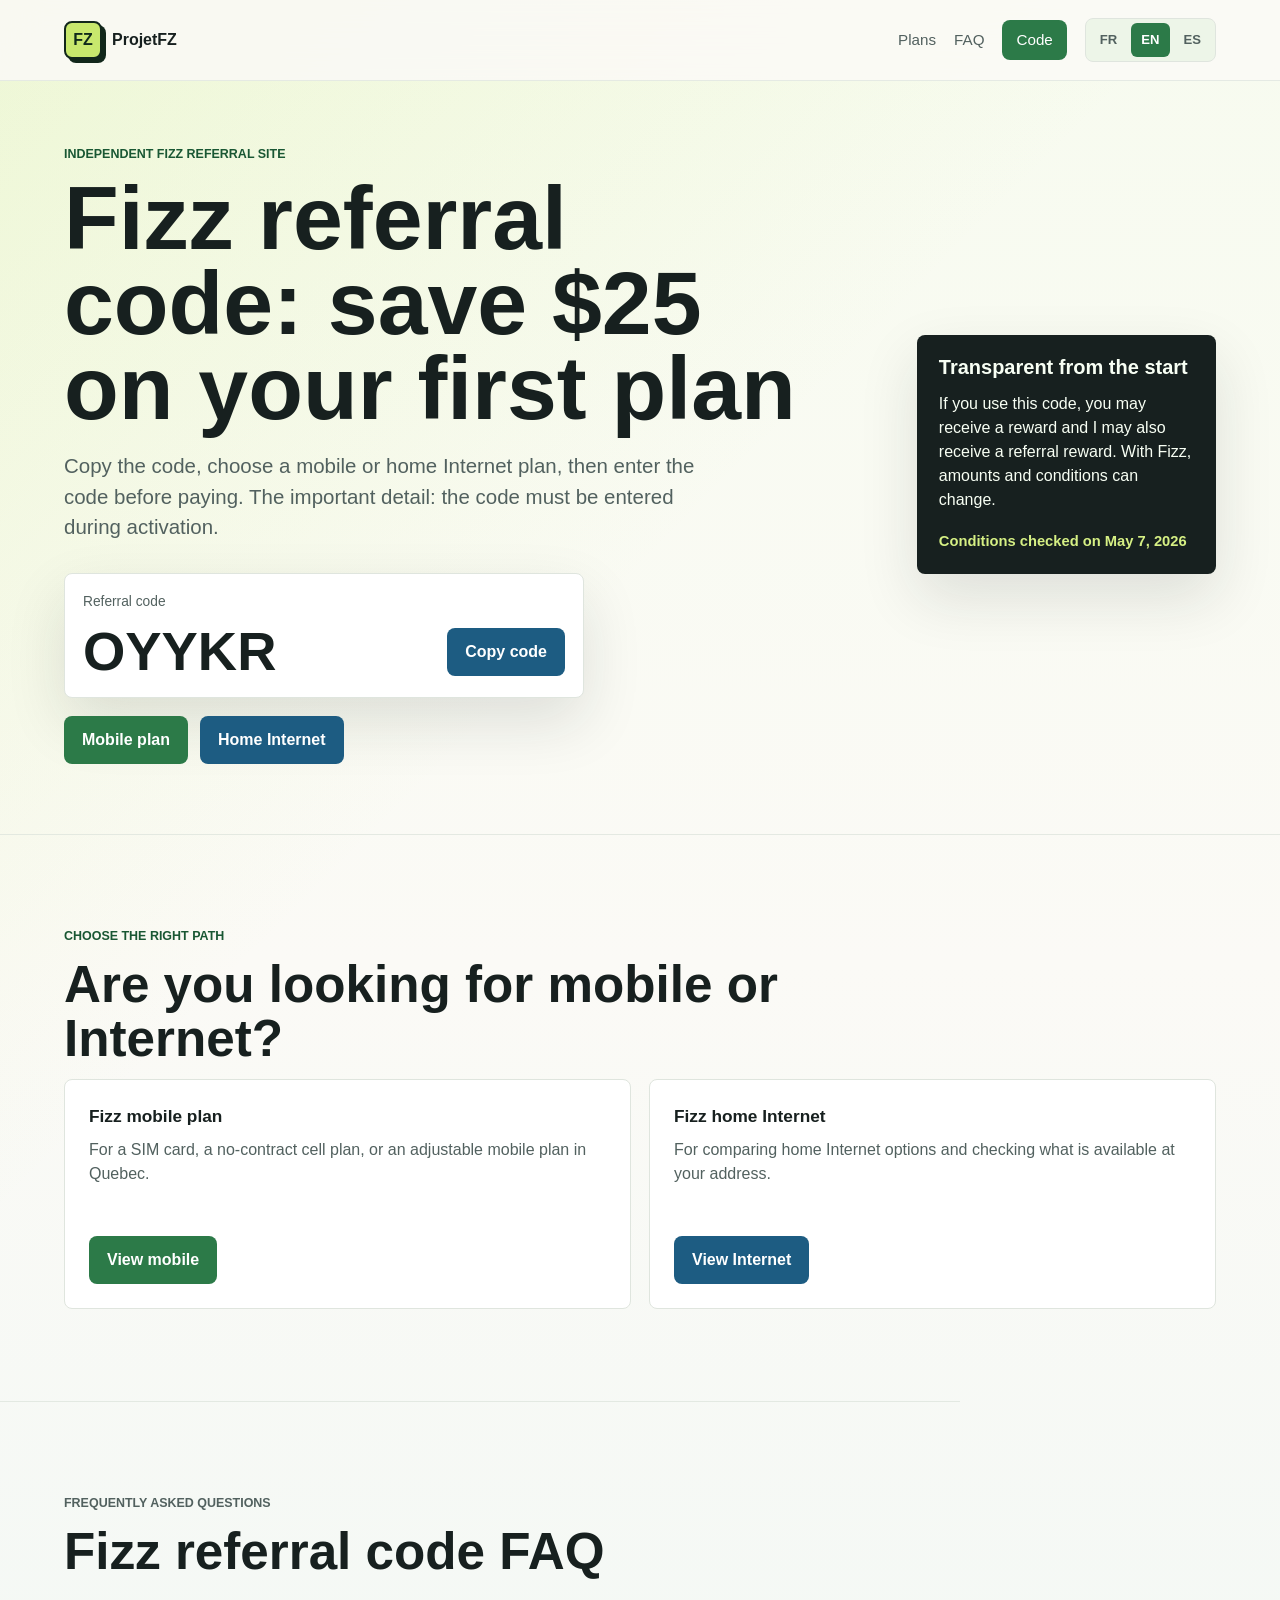
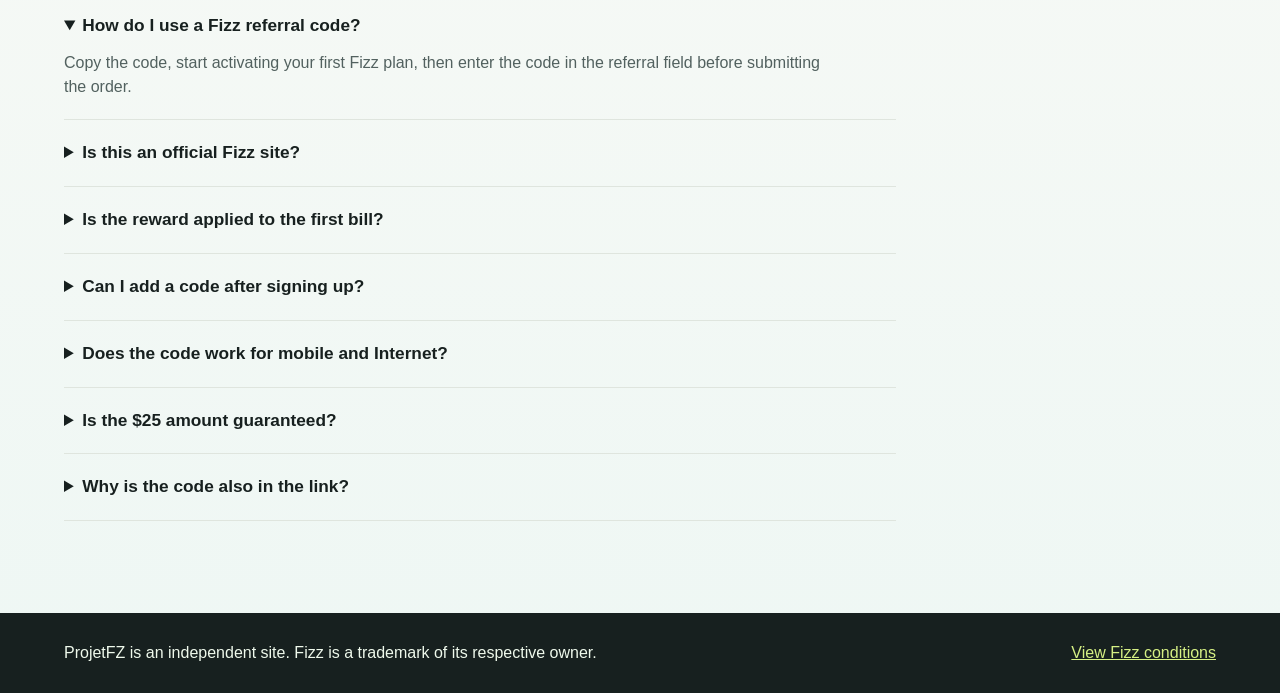
==== commit 6919a715: "Add files via upload" ====
--- a/index.html
+++ b/index.html
@@ -3,186 +3,96 @@
   <head>
     <meta charset="utf-8">
     <meta name="viewport" content="width=device-width, initial-scale=1">
-    <title>ProjetLD | Répertoire de catégories de leads</title>
-    <meta
-      name="description"
-      content="ProjetLD regroupe des catégories de génération de leads locales. Le premier domaine actif est le déneigement résidentiel avec estimation automatisée."
-    >
-    <link rel="preconnect" href="https://fonts.googleapis.com">
-    <link rel="preconnect" href="https://fonts.gstatic.com" crossorigin>
-    <link
-      href="https://fonts.googleapis.com/css2?family=Space+Grotesk:wght@500;700&family=Source+Sans+3:wght@400;600;700&display=swap"
-      rel="stylesheet"
-    >
-    <link rel="stylesheet" href="styles.css">
+    <title>ProjetFZ | Redirection</title>
+    <meta name="description" content="ProjetFZ vous redirige vers la version localisée du site.">
+    <link rel="canonical" href="https://celiboom.github.io/projetfz/fr/">
+    <link rel="alternate" hreflang="fr-CA" href="https://celiboom.github.io/projetfz/fr/">
+    <link rel="alternate" hreflang="en-US" href="https://celiboom.github.io/projetfz/en/">
+    <link rel="alternate" hreflang="es-ES" href="https://celiboom.github.io/projetfz/es/">
+    <link rel="alternate" hreflang="x-default" href="https://celiboom.github.io/projetfz/fr/">
+    <meta http-equiv="refresh" content="2; url=fr/">
+    <style>
+      body {
+        margin: 0;
+        min-height: 100vh;
+        display: grid;
+        place-items: center;
+        background: #fbfaf6;
+        color: #17201f;
+        font-family: "Aptos", "Segoe UI", sans-serif;
+      }
+
+      main {
+        max-width: 560px;
+        padding: 32px;
+      }
+
+      a {
+        color: #195733;
+        font-weight: 800;
+      }
+    </style>
+    <script>
+      const cultureMap = {
+        fr: "fr",
+        "fr-ca": "fr",
+        "fr-fr": "fr",
+        en: "en",
+        "en-ca": "en",
+        "en-us": "en",
+        "en-gb": "en",
+        es: "es",
+        "es-ca": "es",
+        "es-es": "es",
+        "es-mx": "es",
+        "es-us": "es"
+      };
+
+      function normalizeCulture(culture) {
+        if (!culture) {
+          return "";
+        }
+
+        const normalized = String(culture).trim().toLowerCase().replace(/_/g, "-");
+        const language = normalized.slice(0, 2);
+        return cultureMap[normalized] || cultureMap[language] || "";
+      }
+
+      function chooseLanguage() {
+        const requestedCulture = new URLSearchParams(window.location.search).get("culture");
+        const requestedLanguage = normalizeCulture(requestedCulture);
+
+        if (requestedLanguage) {
+          return requestedLanguage;
+        }
+
+        const browserCultures = navigator.languages && navigator.languages.length
+          ? navigator.languages
+          : [navigator.language];
+
+        for (let index = 0; index < browserCultures.length; index += 1) {
+          const browserLanguage = normalizeCulture(browserCultures[index]);
+
+          if (browserLanguage) {
+            return browserLanguage;
+          }
+        }
+
+        return "fr";
+      }
+
+      window.location.replace(`${chooseLanguage()}/`);
+    </script>
   </head>
   <body>
-    <div class="page-shell">
-      <header class="site-header">
-        <a class="brand" href="#top">
-          <span class="brand-mark">LD</span>
-          <span class="brand-copy">
-            <strong>ProjetLD</strong>
-            <span>Catégories de leads locaux</span>
-          </span>
-        </a>
-
-        <nav class="top-nav" aria-label="Navigation principale">
-          <a href="#categories">Catégories</a>
-          <a href="#approche">Approche</a>
-          <a href="#livraison">Déploiement</a>
-        </nav>
-      </header>
-
-      <main id="top">
-        <section class="hero directory-hero">
-          <div class="hero-copy">
-            <p class="eyebrow">Plateforme multi-domaines</p>
-            <h1>Un site racine qui dirige vers chaque type de lead.</h1>
-            <p class="hero-text">
-              ProjetLD sert de homepage centrale pour plusieurs catégories de services. La première
-              catégorie active est le déneigement résidentiel avec une estimation automatisée à partir
-              de l'adresse, de la façade et de la vue satellite.
-            </p>
-
-            <div class="hero-actions">
-              <a class="primary-button" href="#categories">Voir les catégories</a>
-              <a class="secondary-button" href="deneigement/">Ouvrir déneigement</a>
-            </div>
-
-            <ul class="hero-points">
-              <li>Une homepage qui référence les domaines disponibles</li>
-              <li>Une page dédiée par catégorie de service</li>
-              <li>Une expérience d’estimation et de capture adaptée à chaque domaine</li>
-            </ul>
-          </div>
-
-          <aside class="hero-card directory-card">
-            <p class="card-label">Lancement initial</p>
-            <h2 class="directory-card-title">Déneigement</h2>
-            <p class="hero-card-copy">
-              Adresse civique, vue façade, vue satellite, mesure du stationnement, prix final et formulaire de lead.
-            </p>
-
-            <div class="tag-row">
-              <span class="pill">Actif</span>
-              <span class="pill">Résidentiel</span>
-              <span class="pill">Instantané</span>
-            </div>
-
-            <a class="primary-button full-width" href="deneigement/">Accéder à la catégorie</a>
-          </aside>
-        </section>
-
-        <section class="directory-section" id="categories">
-          <div class="section-heading">
-            <p class="eyebrow">Catégories</p>
-            <h2>Les domaines référencés par la homepage</h2>
-          </div>
-
-          <div class="category-grid">
-            <article class="panel category-card is-featured">
-              <div class="panel-head">
-                <div>
-                  <p class="card-label">Catégorie 01</p>
-                  <h3>Déneigement résidentiel</h3>
-                </div>
-                <span class="pill accent-pill">En ligne</span>
-              </div>
-
-              <p class="category-copy">
-                L’utilisateur entre son adresse, valide la propriété avec Google Maps, trace le stationnement
-                sur la vue satellite, reçoit un prix final automatiquement, puis soumet sa demande.
-              </p>
-
-              <ul class="check-list">
-                <li>Adresse civique</li>
-                <li>Façade Google Maps</li>
-                <li>Vue aérienne satellite</li>
-                <li>Calcul automatisé et prix final</li>
-              </ul>
-
-              <a class="primary-button" href="deneigement/">Voir la catégorie déneigement</a>
-            </article>
-
-            <article class="panel category-card coming-soon-card">
-              <div class="panel-head">
-                <div>
-                  <p class="card-label">Expansion</p>
-                  <h3>Autres catégories à venir</h3>
-                </div>
-                <span class="pill">Bientôt</span>
-              </div>
-
-              <p class="category-copy">
-                La structure du site est maintenant prête pour ajouter d’autres domaines sans mélanger
-                les expériences. Chaque nouveau secteur pourra avoir sa propre page, sa logique métier
-                et son formulaire de conversion.
-              </p>
-
-              <div class="coming-soon-list">
-                <span>Architecture déjà prévue</span>
-                <span>Navigation centralisée</span>
-                <span>Catégories indépendantes</span>
-              </div>
-            </article>
-          </div>
-        </section>
-
-        <section class="directory-section" id="approche">
-          <div class="section-heading">
-            <p class="eyebrow">Approche</p>
-            <h2>Une base simple pour faire grandir le catalogue</h2>
-          </div>
-
-          <div class="delivery-grid">
-            <article class="panel">
-              <h3>Homepage</h3>
-              <ul class="check-list">
-                <li>Présente les catégories disponibles</li>
-                <li>Guide l’utilisateur vers le bon service</li>
-                <li>Peut évoluer sans casser les pages existantes</li>
-              </ul>
-            </article>
-
-            <article class="panel">
-              <h3>Pages catégorie</h3>
-              <ul class="check-list">
-                <li>Une logique métier propre à chaque domaine</li>
-                <li>Un parcours de conversion dédié</li>
-                <li>Des intégrations ou formulaires spécifiques au besoin</li>
-              </ul>
-            </article>
-          </div>
-        </section>
-
-        <section class="delivery-section" id="livraison">
-          <div class="section-heading">
-            <p class="eyebrow">Déploiement</p>
-            <h2>Prêt pour GitHub Pages dans un repo dédié</h2>
-          </div>
-
-          <div class="delivery-grid">
-            <article class="panel">
-              <h3>Ce que contient déjà ProjetLD</h3>
-              <ul class="check-list">
-                <li>Une homepage racine</li>
-                <li>Une catégorie déneigement autonome</li>
-                <li>Une base statique HTML/CSS/JS facile à publier</li>
-              </ul>
-            </article>
-
-            <article class="panel">
-              <h3>Étape suivante</h3>
-              <ul class="check-list">
-                <li>Publier ce projet dans son propre repo GitHub</li>
-                <li>Configurer Google Maps pour la catégorie déneigement</li>
-                <li>Ajouter les prochaines catégories quand tu es prêt</li>
-              </ul>
-            </article>
-          </div>
-        </section>
-      </main>
-    </div>
+    <main>
+      <h1>ProjetFZ</h1>
+      <p>Redirection vers la bonne langue...</p>
+      <p>
+        <a href="fr/">Français</a> |
+        <a href="en/">English</a> |
+        <a href="es/">Español</a>
+      </p>
+    </main>
   </body>
 </html>
